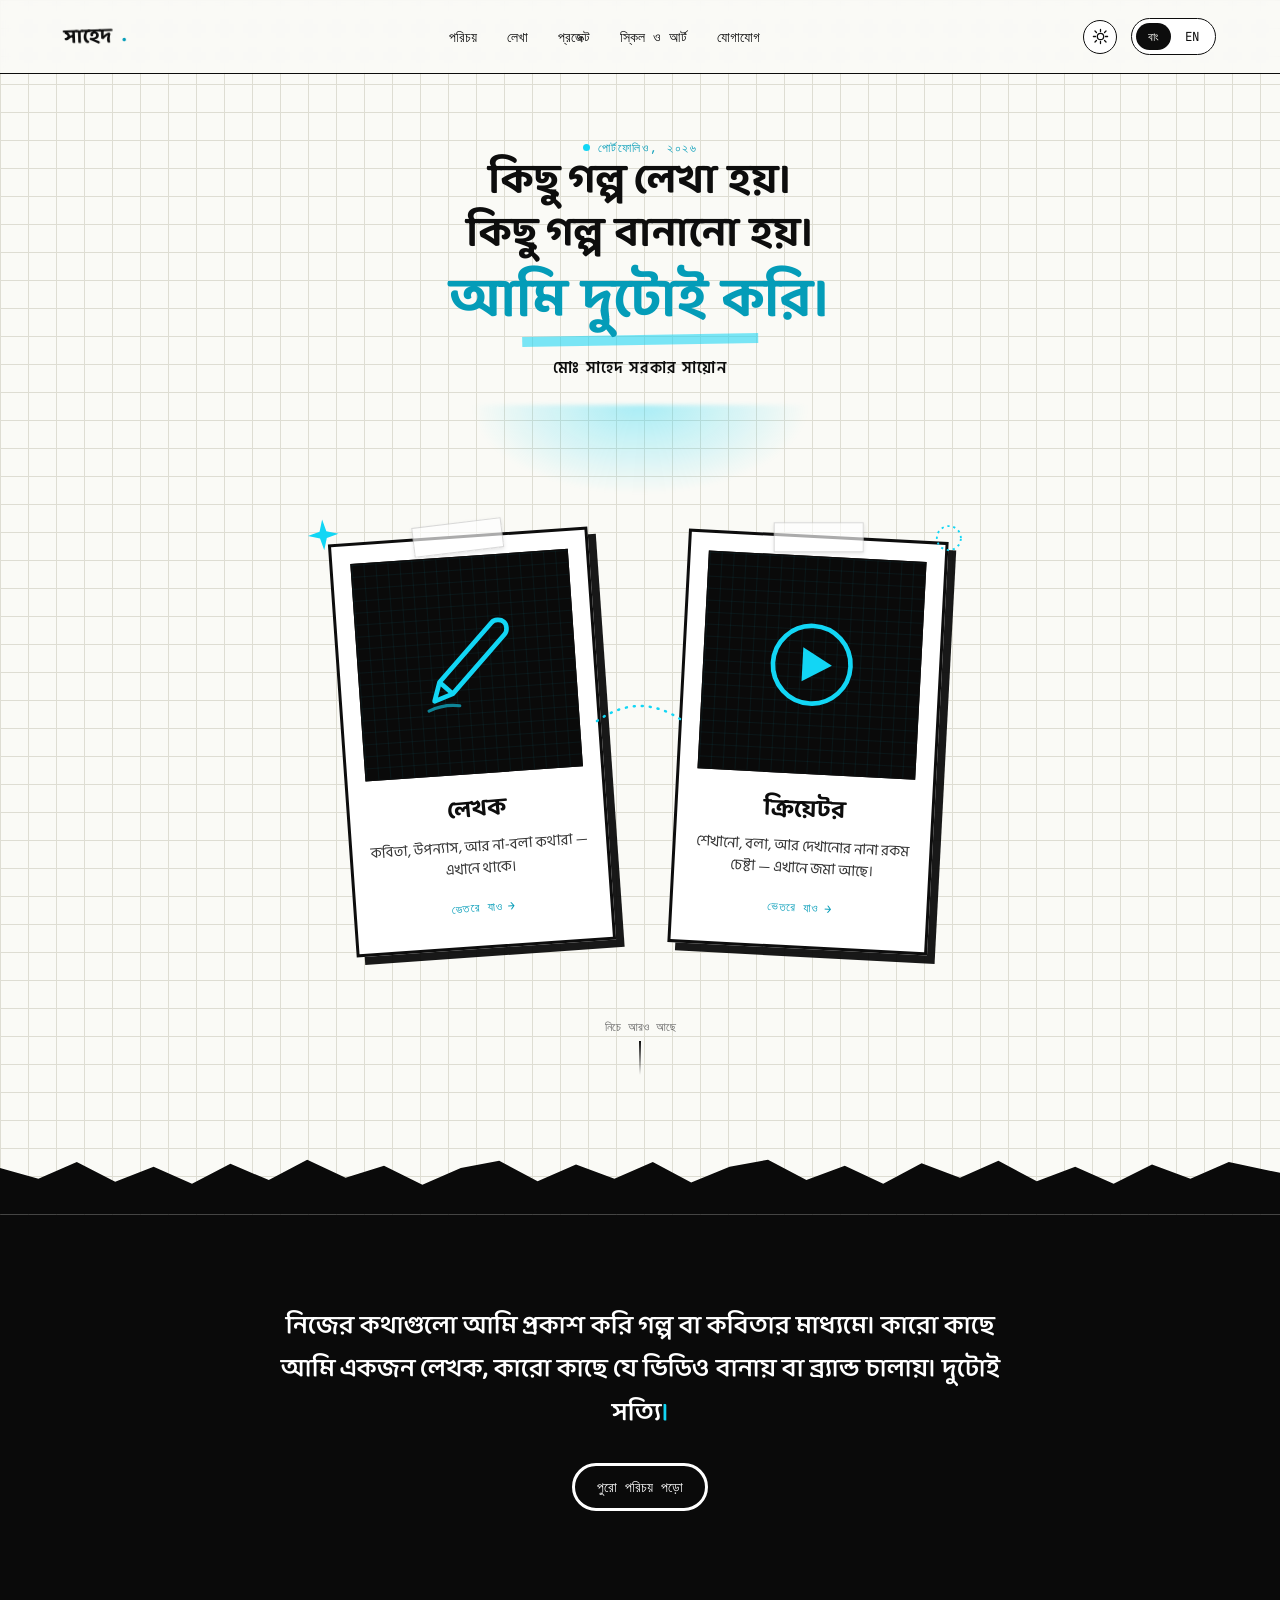
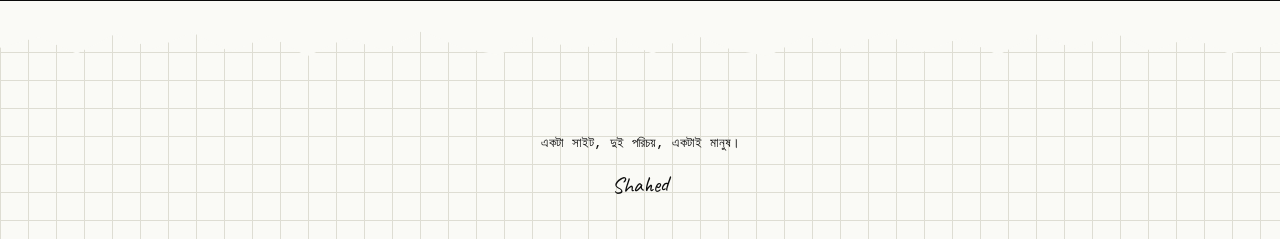
==== index.html @ 79b056cf "Add files via upload" ====
<!DOCTYPE html>
<html lang="bn">
<head>
<meta charset="UTF-8">
<meta name="viewport" content="width=device-width, initial-scale=1.0">
<title>মোঃ সাহেদ সরকার সায়োন — Portfolio</title>
<link rel="stylesheet" href="style.css">
<link rel="stylesheet" href="home.css">
</head>
<body class="grid-bg">

<nav class="site-nav">
  <a href="index.html" class="logo">সাহেদ<span>.</span></a>
  <div class="nav-links">
    <a href="about.html" data-bn>পরিচয়</a><a href="about.html" data-en>About</a>
    <a href="writing.html" data-bn>লেখা</a><a href="writing.html" data-en>Writing</a>
    <a href="projects.html" data-bn>প্রজেক্ট</a><a href="projects.html" data-en>Projects</a>
    <a href="skills.html" data-bn>স্কিল ও আর্ট</a><a href="skills.html" data-en>Skills &amp; Art</a>
    <a href="contact.html" data-bn>যোগাযোগ</a><a href="contact.html" data-en>Contact</a>
  </div>
  <div class="nav-right">
    <button class="theme-toggle" aria-label="Toggle theme">
      <svg class="icon-sun" viewBox="0 0 24 24" fill="none"><circle cx="12" cy="12" r="4.5" stroke="#0D0D0D" stroke-width="1.8"/><path d="M12 2v3M12 19v3M4.2 4.2l2.1 2.1M17.7 17.7l2.1 2.1M2 12h3M19 12h3M4.2 19.8l2.1-2.1M17.7 6.3l2.1-2.1" stroke="#0D0D0D" stroke-width="1.8" stroke-linecap="round"/></svg>
      <svg class="icon-moon" viewBox="0 0 24 24" fill="none"><path d="M20 14.5A8.5 8.5 0 1 1 9.5 4a7 7 0 0 0 10.5 10.5z" stroke="#F4F3EE" stroke-width="1.8" stroke-linejoin="round"/></svg>
    </button>
    <div class="lang-toggle">
      <button data-lang="bn" class="active">বাং</button>
      <button data-lang="en">EN</button>
    </div>
  </div>
</nav>

<header class="hero">
  <span class="eyebrow" data-bn>পোর্টফোলিও, ২০২৬</span>
  <span class="eyebrow" data-en>PORTFOLIO, 2026</span>

  <h1 class="hero-headline">
    <span class="line1" data-bn>কিছু গল্প লেখা হয়।</span>
    <span class="line1" data-en>Some stories are written.</span>
    <span class="line2" data-bn>কিছু গল্প বানানো হয়।</span>
    <span class="line2" data-en>Some stories are made.</span>
    <span class="line3" data-bn>আমি দুটোই করি।</span>
    <span class="line3" data-en>I do both.</span>
  </h1>

  <p class="hero-name">
    <span class="bn" data-bn>মোঃ সাহেদ সরকার সায়োন</span>
    <span data-en>MD Shahed Sorker Shaion</span>
  </p>

  <div class="spotlight-wrap"><div class="spotlight"></div></div>

  <div class="identity-cards">
    <a href="writing.html" class="id-card tilt-left">
      <span class="tape"></span>
      <span class="doodle" style="top:-30px; left:-24px; width:34px;">
        <svg viewBox="0 0 40 40" fill="none"><path d="M20 2 L24 16 L38 20 L24 24 L20 38 L16 24 L2 20 L16 16 Z" fill="#12D6F5"/></svg>
      </span>
      <div class="photo-slot icon-only">
        <svg viewBox="0 0 64 64" fill="none" class="big-icon">
          <path d="M50 6 L14 42 L10 54 L22 50 L58 14 C60 12 60 8 58 6 C56 4 52 4 50 6 Z" stroke="#12D6F5" stroke-width="3" stroke-linejoin="round"/>
          <path d="M14 42 L22 50" stroke="#12D6F5" stroke-width="3"/>
          <path d="M6 60 Q 16 56 26 58" stroke="#12D6F5" stroke-width="2" stroke-linecap="round" opacity="0.6"/>
        </svg>
      </div>
      <h3 data-bn>লেখক</h3>
      <h3 data-en>Writer</h3>
      <p class="hook" data-bn>কবিতা, উপন্যাস, আর না-বলা কথারা — এখানে থাকে।</p>
      <p class="hook" data-en>Poetry, an unfinished novel, and the things left unsaid.</p>
      <span class="enter" data-bn>ভেতরে যাও <span class="arrow">→</span></span>
      <span class="enter" data-en>Step in <span class="arrow">→</span></span>
    </a>

    <span class="connector">
      <svg viewBox="0 0 90 40" fill="none">
        <path d="M2 20 Q 45 -10 88 20" stroke="#12D6F5" stroke-width="2.5" stroke-dasharray="1 7" stroke-linecap="round"/>
      </svg>
    </span>

    <a href="projects.html" class="id-card tilt-right">
      <span class="tape"></span>
      <span class="doodle" style="top:-22px; right:-18px; width:30px;">
        <svg viewBox="0 0 40 40" fill="none"><circle cx="20" cy="20" r="16" stroke="#12D6F5" stroke-width="2.5" fill="none" stroke-dasharray="3 5"/></svg>
      </span>
      <div class="photo-slot icon-only">
        <svg viewBox="0 0 64 64" fill="none" class="big-icon">
          <circle cx="32" cy="32" r="25" stroke="#12D6F5" stroke-width="3"/>
          <path d="M26 21 L45 32 L26 43 Z" fill="#12D6F5"/>
        </svg>
      </div>
      <h3 data-bn>ক্রিয়েটর</h3>
      <h3 data-en>Creator</h3>
      <p class="hook" data-bn>শেখানো, বলা, আর দেখানোর নানা রকম চেষ্টা — এখানে জমা আছে।</p>
      <p class="hook" data-en>Every attempt at teaching, telling, and showing — collected here.</p>
      <span class="enter" data-bn>ভেতরে যাও <span class="arrow">→</span></span>
      <span class="enter" data-en>Step in <span class="arrow">→</span></span>
    </a>
  </div>

  <div class="scroll-hint">
    <span data-bn>নিচে আরও আছে</span>
    <span data-en>more below</span>
    <span class="bar"></span>
  </div>
</header>

<div class="torn-edge to-dark"></div>

<section class="dark-bg about-strip">
  <p>
    <span data-bn>নিজের কথাগুলো আমি প্রকাশ করি গল্প বা কবিতার মাধ্যমে। কারো কাছে আমি একজন লেখক, কারো কাছে যে ভিডিও বানায় বা ব্র্যান্ড চালায়। দুটোই সত্যি<span class="sticker-star">।</span></span>
    <span data-en>I say what I need to say through stories and poems. To some, I'm a writer. To others, someone who makes videos and runs brands. Both are true<span class="sticker-star">.</span></span>
  </p>
  <a href="about.html" class="btn outline">
    <span data-bn>পুরো পরিচয় পড়ো</span><span data-en>Read the full story</span>
  </a>
</section>

<div class="torn-edge to-paper flip"></div>

<footer class="site-footer">
  <p data-bn>একটা সাইট, দুই পরিচয়, একটাই মানুষ।</p>
  <p data-en>One site, two identities, one person.</p>
  <span class="sign">Shahed</span>
</footer>

<script src="main.js"></script>
</body>
</html>
---- style.css ----
@import url('https://fonts.googleapis.com/css2?family=Baloo+Da+2:wght@500;600;700;800&family=Hind+Siliguri:wght@400;500;600;700&family=Caveat:wght@500;600;700&family=JetBrains+Mono:wght@400;500;600&display=swap');

:root {
  /* ===== Light theme (default) ===== */
  --paper: #FAFAF6;
  --paper-dim: #F1F0E9;
  --grid-line: #DEDDD3;
  --ink: #0D0D0D;
  --surface: #FFFFFF;
  --surface-black: #0A0A0A;
  --nav-bg: rgba(250, 250, 246, 0.88);
  --shadow-hard: rgba(0,0,0,0.9);
  --tape: rgba(255,255,255,0.65);
  --muted: #333333;
  --muted-2: #666666;
  --dashed: #cccccc;

  --cyan: #12D6F5;
  --cyan-deep: #049CB8;
  --cyan-ink: #003B45;
  --cyan-text: var(--cyan-deep);

  --font-display: 'Baloo Da 2', 'Hind Siliguri', sans-serif;
  --font-body: 'Hind Siliguri', sans-serif;
  --font-hand: 'Caveat', cursive;
  --font-mono: 'JetBrains Mono', monospace;

  --border-thick: 3px solid var(--ink);
  --border-thin: 1.5px solid var(--ink);

  color-scheme: light;
  transition: background-color 0.25s ease, color 0.25s ease;
}

html[data-theme="dark"] {
  /* ===== Dark theme — chalkboard sketchbook ===== */
  --paper: #16181C;
  --paper-dim: #1B1D22;
  --grid-line: rgba(255,255,255,0.07);
  --ink: #F4F3EE;
  --surface: #1F2226;
  --surface-black: #000000;
  --nav-bg: rgba(18, 20, 24, 0.88);
  --shadow-hard: rgba(18,214,245,0.3);
  --tape: rgba(255,255,255,0.1);
  --muted: #CFCFC9;
  --muted-2: #9C9C97;
  --dashed: #3C3F44;

  --cyan: #2FE3FF;
  --cyan-deep: #33CFEE;
  --cyan-ink: #B9F6FF;
  --cyan-text: var(--cyan);

  color-scheme: dark;
}

* { box-sizing: border-box; }

html { scroll-behavior: smooth; }

body {
  margin: 0;
  font-family: var(--font-body);
  color: var(--ink);
  background: var(--paper);
  overflow-x: hidden;
  transition: background-color 0.25s ease, color 0.25s ease;
}

img { max-width: 100%; display: block; }

a { color: inherit; text-decoration: none; }

.grid-bg {
  background-image:
    linear-gradient(var(--grid-line) 1px, transparent 1px),
    linear-gradient(90deg, var(--grid-line) 1px, transparent 1px);
  background-size: 28px 28px;
  background-color: var(--paper);
}

.dark-bg {
  background-color: var(--surface-black);
  color: #FFFFFF;
}
html[data-theme="dark"] .dark-bg {
  background-color: #000000;
}

/* ===== Utility ===== */
.eyebrow {
  font-family: var(--font-mono);
  font-size: 0.72rem;
  letter-spacing: 0.14em;
  text-transform: uppercase;
  color: var(--cyan-text);
  display: inline-flex;
  align-items: center;
  gap: 8px;
}
.dark-bg .eyebrow { color: var(--cyan); }

.eyebrow::before {
  content: '';
  width: 7px;
  height: 7px;
  background: var(--cyan);
  border-radius: 50%;
  display: inline-block;
}

/* ===== Torn paper divider ===== */
.torn-edge {
  position: relative;
  width: 100%;
  height: 60px;
  background: var(--paper);
  clip-path: polygon(
    0% 100%, 0% 22%, 3% 40%, 6% 12%, 9% 45%, 12% 20%, 15% 48%,
    18% 15%, 21% 42%, 24% 8%, 27% 38%, 30% 18%, 33% 50%, 36% 22%,
    39% 10%, 42% 44%, 45% 16%, 48% 40%, 51% 12%, 54% 46%, 57% 20%,
    60% 8%, 63% 42%, 66% 18%, 69% 48%, 72% 14%, 75% 38%, 78% 10%,
    81% 44%, 84% 20%, 87% 48%, 90% 16%, 93% 40%, 96% 12%, 100% 30%,
    100% 100%
  );
}
.torn-edge.flip { transform: scaleY(-1); }
.torn-edge.to-dark { background: var(--surface-black); }
html[data-theme="dark"] .torn-edge.to-dark { background: #000000; }
.torn-edge.to-paper { background: var(--paper); }

/* ===== Nav ===== */
.site-nav {
  position: fixed;
  top: 0; left: 0; right: 0;
  z-index: 100;
  display: flex;
  align-items: center;
  justify-content: space-between;
  padding: 18px 5%;
  background: var(--nav-bg);
  backdrop-filter: blur(6px);
  border-bottom: var(--border-thin);
}
.site-nav .logo {
  font-family: var(--font-display);
  font-weight: 700;
  font-size: 1.25rem;
  transform: rotate(-2deg);
  display: inline-flex;
  align-items: center;
  gap: 10px;
  color: var(--ink);
}
.site-nav .logo span { color: var(--cyan-text); }

.nav-right {
  display: flex;
  align-items: center;
  gap: 14px;
}

.nav-links {
  display: flex;
  gap: 26px;
  align-items: center;
  font-family: var(--font-mono);
  font-size: 0.85rem;
}
.nav-links a {
  position: relative;
  padding: 4px 2px;
}
.nav-links a:hover { color: var(--cyan-text); }
.nav-links a::after {
  content: '';
  position: absolute;
  left: 0; bottom: -3px;
  width: 0%; height: 2px;
  background: var(--cyan);
  transition: width 0.25s ease;
}
.nav-links a:hover::after { width: 100%; }

.lang-toggle {
  font-family: var(--font-mono);
  font-size: 0.78rem;
  border: var(--border-thin);
  border-radius: 20px;
  padding: 4px 4px;
  display: flex;
  gap: 2px;
  background: var(--surface);
}
.lang-toggle button {
  border: none;
  background: transparent;
  padding: 5px 12px;
  border-radius: 16px;
  cursor: pointer;
  font-family: var(--font-mono);
  font-size: 0.78rem;
  color: var(--ink);
}
.lang-toggle button.active {
  background: var(--ink);
  color: var(--paper);
}

/* ===== Theme toggle ===== */
.theme-toggle {
  width: 34px;
  height: 34px;
  border-radius: 50%;
  border: var(--border-thin);
  background: var(--surface);
  cursor: pointer;
  display: flex;
  align-items: center;
  justify-content: center;
  padding: 0;
  flex-shrink: 0;
}
.theme-toggle svg { width: 17px; height: 17px; }
.theme-toggle .icon-moon { display: none; }
html[data-theme="dark"] .theme-toggle .icon-sun { display: none; }
html[data-theme="dark"] .theme-toggle .icon-moon { display: block; }
.theme-toggle:hover { background: var(--cyan); }

/* ===== Doodle stickers ===== */
.doodle {
  position: absolute;
  pointer-events: none;
  z-index: 5;
}

/* ===== Buttons ===== */
.btn {
  display: inline-flex;
  align-items: center;
  gap: 8px;
  font-family: var(--font-mono);
  font-size: 0.85rem;
  padding: 12px 22px;
  border: var(--border-thick);
  border-radius: 40px;
  background: var(--ink);
  color: var(--paper);
  cursor: pointer;
  transition: transform 0.15s ease, background 0.15s ease;
}
.btn:hover {
  transform: translate(-2px, -2px);
  background: var(--cyan-deep);
  color: #FFFFFF;
}
.btn.outline {
  background: transparent;
  color: var(--ink);
}
.btn.outline:hover {
  background: var(--cyan);
  color: var(--surface-black);
}
.dark-bg .btn.outline {
  color: #FFFFFF;
  border-color: #FFFFFF;
}
.dark-bg .btn.outline:hover {
  background: var(--cyan);
  color: #000000;
  border-color: var(--cyan);
}

/* ===== Language visibility ===== */
[data-bn], [data-en] { }
html[lang="en"] [data-bn] { display: none !important; }
html[lang="bn"] [data-en] { display: none !important; }

/* ===== Footer ===== */
.site-footer {
  padding: 60px 5% 40px;
  text-align: center;
  font-family: var(--font-mono);
  font-size: 0.8rem;
}
.site-footer .sign {
  font-family: var(--font-hand);
  font-size: 1.4rem;
  margin-top: 6px;
  display: inline-block;
  transform: rotate(-2deg);
}
---- home.css ----
.hero {
  min-height: 100vh;
  padding: 140px 6% 80px;
  position: relative;
  display: flex;
  flex-direction: column;
  align-items: center;
  text-align: center;
}

.hero-name {
  font-family: var(--font-mono);
  font-size: 0.85rem;
  letter-spacing: 0.08em;
  margin-top: 18px;
  color: var(--ink);
}
.hero-name .bn { font-family: var(--font-body); font-weight: 600; font-size: 1rem; }

.hero-headline {
  font-family: var(--font-display);
  font-weight: 700;
  line-height: 1.28;
  max-width: 880px;
  margin: 0 auto;
  position: relative;
}
.hero-headline .line1, .hero-headline .line2 {
  display: block;
  font-size: clamp(1.6rem, 4.2vw, 2.6rem);
}
.hero-headline .line3 {
  display: block;
  font-size: clamp(2rem, 5.4vw, 3.4rem);
  color: var(--cyan-text);
  position: relative;
  margin-top: 6px;
}
.hero-headline .line3::after {
  content: '';
  position: absolute;
  left: 50%;
  bottom: -8px;
  transform: translateX(-50%) rotate(-1deg);
  width: 62%;
  height: 10px;
  background: var(--cyan);
  opacity: 0.55;
  z-index: -1;
}

.hero-en {
  font-family: var(--font-hand);
  font-size: 1.4rem;
  color: var(--cyan-text);
  margin-top: 10px;
}

.spotlight-wrap {
  position: relative;
  width: 100%;
  max-width: 640px;
  margin: 10px auto 0;
  height: 90px;
}
.spotlight {
  position: absolute;
  top: 0; left: 50%;
  transform: translateX(-50%);
  width: 340px;
  height: 90px;
  background: radial-gradient(ellipse at 50% 0%, rgba(18,214,245,0.35), transparent 70%);
  filter: blur(2px);
}

/* ===== Entry Cards ===== */
.identity-cards {
  display: flex;
  gap: clamp(24px, 6vw, 90px);
  margin-top: 40px;
  flex-wrap: wrap;
  justify-content: center;
  position: relative;
  z-index: 2;
}

.id-card {
  width: 260px;
  background: var(--surface);
  border: var(--border-thick);
  padding: 18px 18px 26px;
  box-shadow: 8px 8px 0 var(--shadow-hard);
  position: relative;
  cursor: pointer;
  transition: transform 0.25s ease, box-shadow 0.25s ease;
  text-decoration: none;
  display: block;
}
.id-card.tilt-left { transform: rotate(-4deg); }
.id-card.tilt-right { transform: rotate(3deg); }
.id-card:hover {
  transform: rotate(0deg) translateY(-8px);
  box-shadow: 12px 14px 0 rgba(18,214,245,0.9);
}

.id-card .tape {
  position: absolute;
  top: -16px;
  left: 50%;
  transform: translateX(-50%) rotate(-3deg);
  width: 90px;
  height: 30px;
  background: var(--tape);
  border: 1px solid rgba(0,0,0,0.15);
  box-shadow: 0 2px 4px rgba(0,0,0,0.1);
}

.id-card .photo-slot {
  width: 100%;
  aspect-ratio: 1 / 1;
  background: var(--surface-black);
  border: var(--border-thin);
  margin-bottom: 16px;
  display: flex;
  align-items: center;
  justify-content: center;
  overflow: hidden;
  position: relative;
}
.id-card .photo-slot.icon-only {
  background: var(--surface-black);
  background-image:
    linear-gradient(rgba(18,214,245,0.06) 1px, transparent 1px),
    linear-gradient(90deg, rgba(18,214,245,0.06) 1px, transparent 1px);
  background-size: 12px 12px;
}
.id-card .photo-slot .big-icon {
  width: 46%;
  height: 46%;
  transition: transform 0.25s ease;
}
.id-card:hover .photo-slot .big-icon { transform: scale(1.1) rotate(-4deg); }

.id-card h3 {
  font-family: var(--font-display);
  font-size: 1.5rem;
  margin: 0 0 6px;
  transform: rotate(-1deg);
}
.id-card .hook {
  font-size: 0.92rem;
  line-height: 1.5;
  margin: 0 0 14px;
  color: var(--muted);
}
.id-card .enter {
  font-family: var(--font-mono);
  font-size: 0.75rem;
  letter-spacing: 0.05em;
  display: inline-flex;
  align-items: center;
  gap: 6px;
  color: var(--cyan-text);
}
.id-card .enter .arrow { transition: transform 0.2s ease; }
.id-card:hover .enter .arrow { transform: translateX(5px); }

/* connecting scribble between cards (desktop only) */
.connector {
  display: none;
  position: absolute;
  top: 46%;
  left: 50%;
  transform: translate(-50%, -50%);
  width: 90px;
  z-index: 1;
}
@media (min-width: 760px) {
  .connector { display: block; }
}

.scroll-hint {
  margin-top: 70px;
  font-family: var(--font-mono);
  font-size: 0.75rem;
  color: var(--muted-2);
  display: flex;
  flex-direction: column;
  align-items: center;
  gap: 6px;
}
.scroll-hint .bar {
  width: 1.5px; height: 34px;
  background: linear-gradient(var(--ink), transparent);
  animation: scrollpulse 1.8s ease-in-out infinite;
}
@keyframes scrollpulse {
  0%, 100% { opacity: 0.2; }
  50% { opacity: 1; }
}

/* ===== About-teaser strip on dark bg ===== */
.about-strip {
  padding: 90px 6%;
  text-align: center;
}
.about-strip p {
  font-family: var(--font-display);
  font-weight: 600;
  font-size: clamp(1.1rem, 2.6vw, 1.6rem);
  max-width: 720px;
  margin: 0 auto 28px;
  line-height: 1.7;
}
.about-strip .sticker-star { color: var(--cyan); }

@media (max-width: 600px) {
  .hero { padding-top: 110px; }
  .id-card { width: 88vw; max-width: 300px; }
}
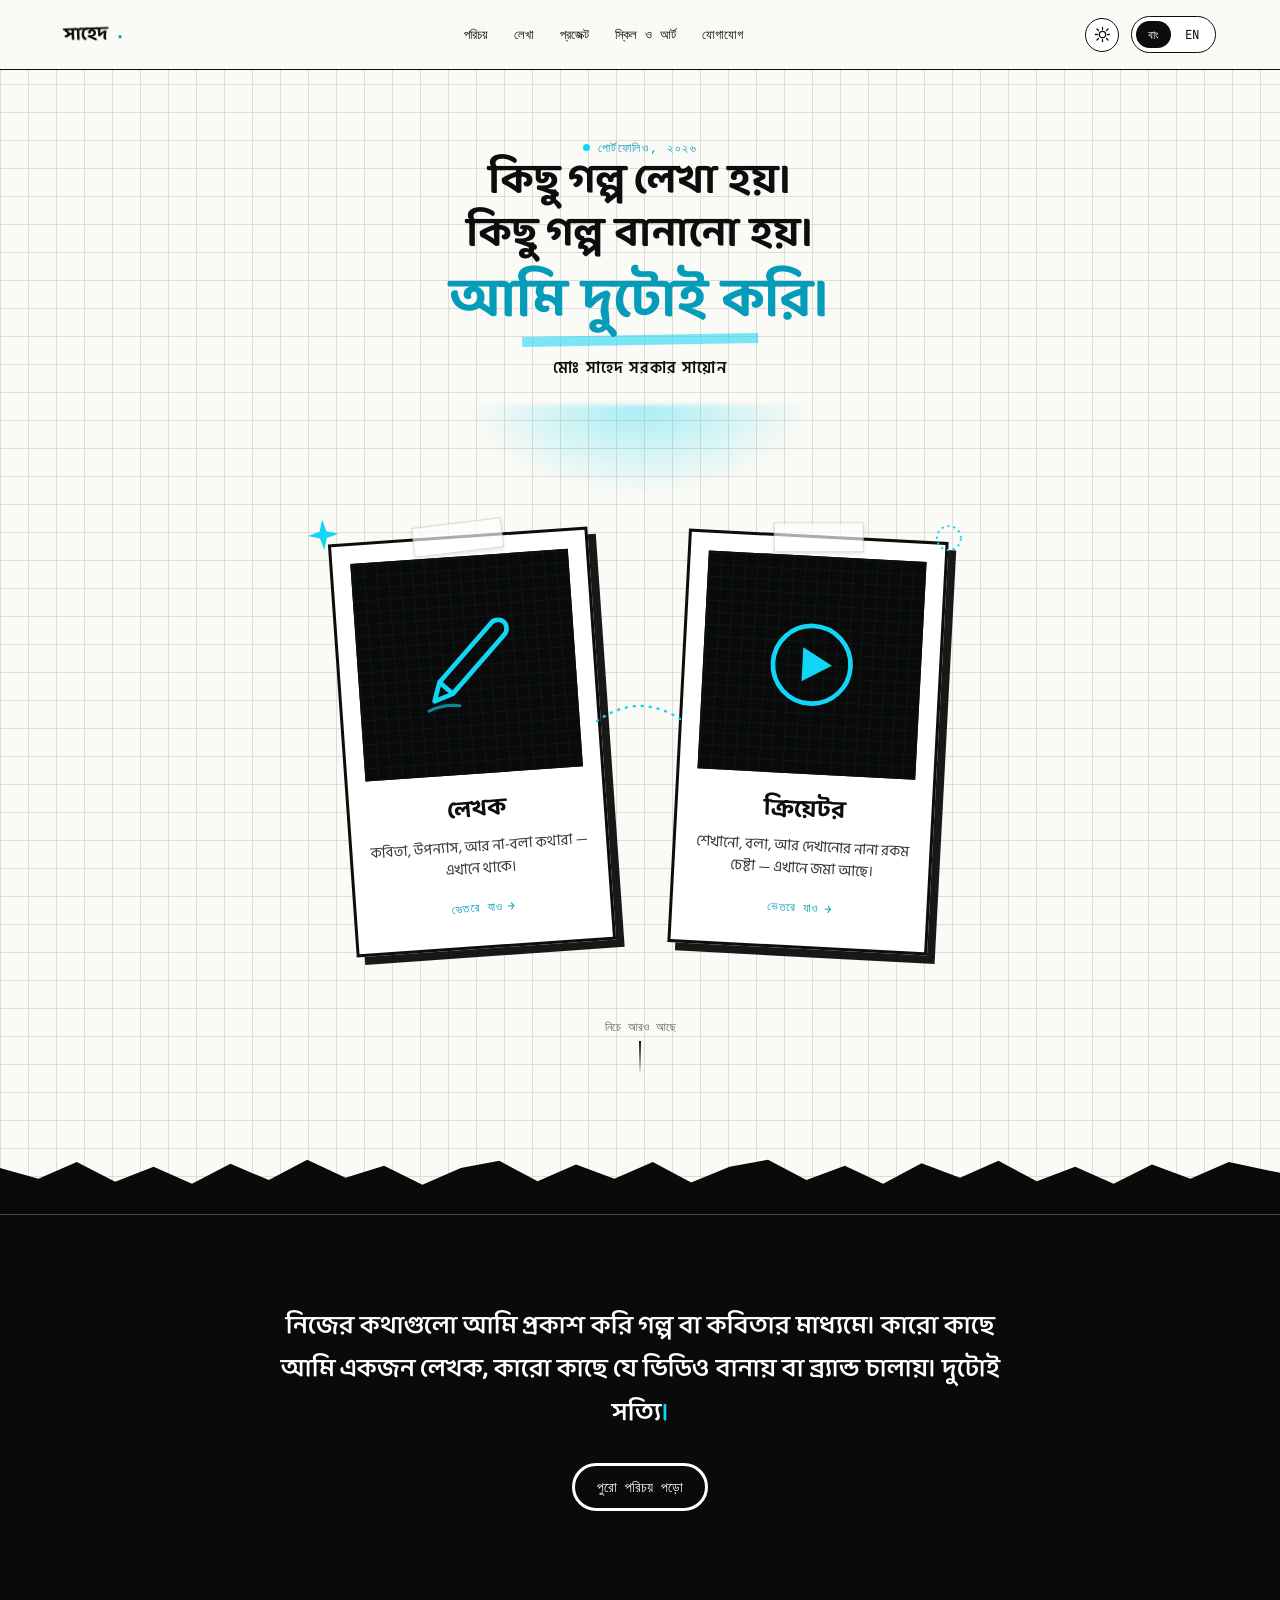
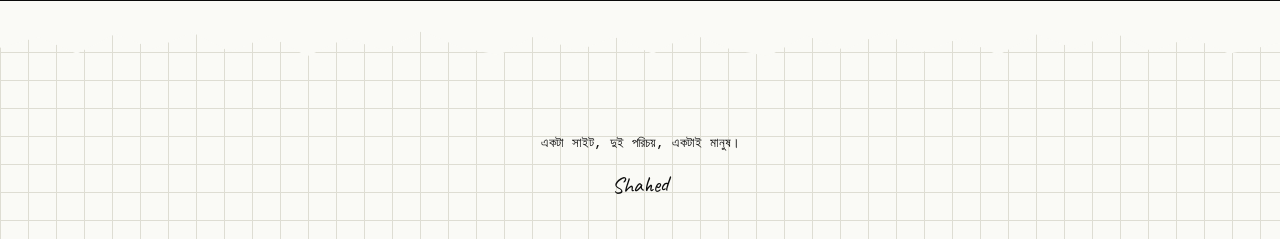
==== commit 227a5117: "Add files via upload" ====
--- a/index.html
+++ b/index.html
@@ -3,7 +3,18 @@
 <head>
 <meta charset="UTF-8">
 <meta name="viewport" content="width=device-width, initial-scale=1.0">
-<title>মোঃ সাহেদ সরকার সায়োন — Portfolio</title>
+<title>মোঃ সাহেদ সরকার সায়োন — লেখক ও ক্রিয়েটর | Portfolio</title>
+<meta name="description" content="লেখক ও কন্টেন্ট ক্রিয়েটর মোঃ সাহেদ সরকার সায়োনের পোর্টফোলিও — কবিতা, অভ্র-নিপা উপন্যাস, AIMERS ও Boi.Flash ব্র্যান্ড, এবং ডিজিটাল আর্ট।">
+<link rel="canonical" href="https://shahedsorkershaion.vercel.app/">
+<link rel="icon" href="data:image/svg+xml,%3Csvg xmlns=%27http://www.w3.org/2000/svg%27 viewBox=%270 0 100 100%27%3E%3Crect width=%27100%27 height=%27100%27 fill=%27%230D0D0D%27/%3E%3Ctext x=%2750%27 y=%2768%27 font-size=%2760%27 fill=%27%2312D6F5%27 text-anchor=%27middle%27 font-family=%27sans-serif%27 font-weight=%27bold%27%3ES%3C/text%3E%3C/svg%3E">
+<meta property="og:type" content="website">
+<meta property="og:title" content="মোঃ সাহেদ সরকার সায়োন — লেখক ও ক্রিয়েটর | Portfolio">
+<meta property="og:description" content="লেখক ও কন্টেন্ট ক্রিয়েটর মোঃ সাহেদ সরকার সায়োনের পোর্টফোলিও — কবিতা, অভ্র-নিপা উপন্যাস, AIMERS ও Boi.Flash ব্র্যান্ড, এবং ডিজিটাল আর্ট।">
+<meta property="og:url" content="https://shahedsorkershaion.vercel.app/">
+<meta property="og:locale" content="bn_BD">
+<meta name="twitter:card" content="summary">
+<meta name="twitter:title" content="মোঃ সাহেদ সরকার সায়োন — লেখক ও ক্রিয়েটর | Portfolio">
+<meta name="twitter:description" content="লেখক ও কন্টেন্ট ক্রিয়েটর মোঃ সাহেদ সরকার সায়োনের পোর্টফোলিও — কবিতা, অভ্র-নিপা উপন্যাস, AIMERS ও Boi.Flash ব্র্যান্ড, এবং ডিজিটাল আর্ট।">
 <link rel="stylesheet" href="style.css">
 <link rel="stylesheet" href="home.css">
 </head>
@@ -19,6 +30,7 @@
     <a href="contact.html" data-bn>যোগাযোগ</a><a href="contact.html" data-en>Contact</a>
   </div>
   <div class="nav-right">
+    <button class="menu-toggle" aria-label="Menu"><span></span><span></span><span></span></button>
     <button class="theme-toggle" aria-label="Toggle theme">
       <svg class="icon-sun" viewBox="0 0 24 24" fill="none"><circle cx="12" cy="12" r="4.5" stroke="#0D0D0D" stroke-width="1.8"/><path d="M12 2v3M12 19v3M4.2 4.2l2.1 2.1M17.7 17.7l2.1 2.1M2 12h3M19 12h3M4.2 19.8l2.1-2.1M17.7 6.3l2.1-2.1" stroke="#0D0D0D" stroke-width="1.8" stroke-linecap="round"/></svg>
       <svg class="icon-moon" viewBox="0 0 24 24" fill="none"><path d="M20 14.5A8.5 8.5 0 1 1 9.5 4a7 7 0 0 0 10.5 10.5z" stroke="#F4F3EE" stroke-width="1.8" stroke-linejoin="round"/></svg>
--- a/style.css
+++ b/style.css
@@ -36,7 +36,7 @@
   /* ===== Dark theme — chalkboard sketchbook ===== */
   --paper: #16181C;
   --paper-dim: #1B1D22;
-  --grid-line: rgba(255,255,255,0.07);
+  --grid-line: rgba(255,255,255,0.035);
   --ink: #F4F3EE;
   --surface: #1F2226;
   --surface-black: #000000;
@@ -138,15 +138,16 @@
   display: flex;
   align-items: center;
   justify-content: space-between;
-  padding: 18px 5%;
+  padding: 16px 5%;
   background: var(--nav-bg);
   backdrop-filter: blur(6px);
   border-bottom: var(--border-thin);
+  flex-wrap: wrap;
 }
 .site-nav .logo {
   font-family: var(--font-display);
   font-weight: 700;
-  font-size: 1.25rem;
+  font-size: 1.15rem;
   transform: rotate(-2deg);
   display: inline-flex;
   align-items: center;
@@ -158,15 +159,41 @@
 .nav-right {
   display: flex;
   align-items: center;
-  gap: 14px;
-}
+  gap: 12px;
+}
+
+.menu-toggle {
+  display: none;
+  width: 36px;
+  height: 36px;
+  border: var(--border-thin);
+  border-radius: 8px;
+  background: var(--surface);
+  cursor: pointer;
+  align-items: center;
+  justify-content: center;
+  flex-direction: column;
+  gap: 4px;
+  flex-shrink: 0;
+}
+.menu-toggle span {
+  width: 16px;
+  height: 2px;
+  background: var(--ink);
+  display: block;
+  transition: transform 0.2s ease, opacity 0.2s ease;
+}
+.site-nav.menu-open .menu-toggle span:nth-child(1) { transform: translateY(6px) rotate(45deg); }
+.site-nav.menu-open .menu-toggle span:nth-child(2) { opacity: 0; }
+.site-nav.menu-open .menu-toggle span:nth-child(3) { transform: translateY(-6px) rotate(-45deg); }
 
 .nav-links {
   display: flex;
-  gap: 26px;
-  align-items: center;
-  font-family: var(--font-mono);
-  font-size: 0.85rem;
+  gap: 22px;
+  align-items: center;
+  font-family: var(--font-mono);
+  font-size: 0.82rem;
+  flex-wrap: wrap;
 }
 .nav-links a {
   position: relative;
@@ -183,6 +210,25 @@
 }
 .nav-links a:hover::after { width: 100%; }
 
+@media (max-width: 780px) {
+  .site-nav { padding: 14px 5%; }
+  .menu-toggle { display: flex; }
+  .nav-links {
+    display: none;
+    width: 100%;
+    order: 4;
+    flex-direction: column;
+    align-items: flex-start;
+    gap: 4px;
+    padding-top: 14px;
+    margin-top: 12px;
+    border-top: 1.5px dashed var(--dashed);
+    font-size: 0.95rem;
+  }
+  .site-nav.menu-open .nav-links { display: flex; }
+  .nav-links a { padding: 8px 2px; width: 100%; }
+}
+
 .lang-toggle {
   font-family: var(--font-mono);
   font-size: 0.78rem;
--- a/home.css
+++ b/home.css
@@ -99,7 +99,7 @@
 .id-card.tilt-left { transform: rotate(-4deg); }
 .id-card.tilt-right { transform: rotate(3deg); }
 .id-card:hover {
-  transform: rotate(0deg) translateY(-8px);
+  transform: rotate(0deg) translateY(-8px) scale(1.035);
   box-shadow: 12px 14px 0 rgba(18,214,245,0.9);
 }
 
@@ -215,6 +215,10 @@
 .about-strip .sticker-star { color: var(--cyan); }
 
 @media (max-width: 600px) {
-  .hero { padding-top: 110px; }
+  .hero { padding-top: 130px; padding-left: 5%; padding-right: 5%; }
   .id-card { width: 88vw; max-width: 300px; }
-}
+  .hero-headline .line1, .hero-headline .line2 { font-size: clamp(1.3rem, 5.6vw, 1.8rem); }
+  .hero-headline .line3 { font-size: clamp(1.7rem, 7vw, 2.3rem); }
+  .spotlight-wrap { height: 60px; }
+  .spotlight { width: 240px; height: 60px; }
+}
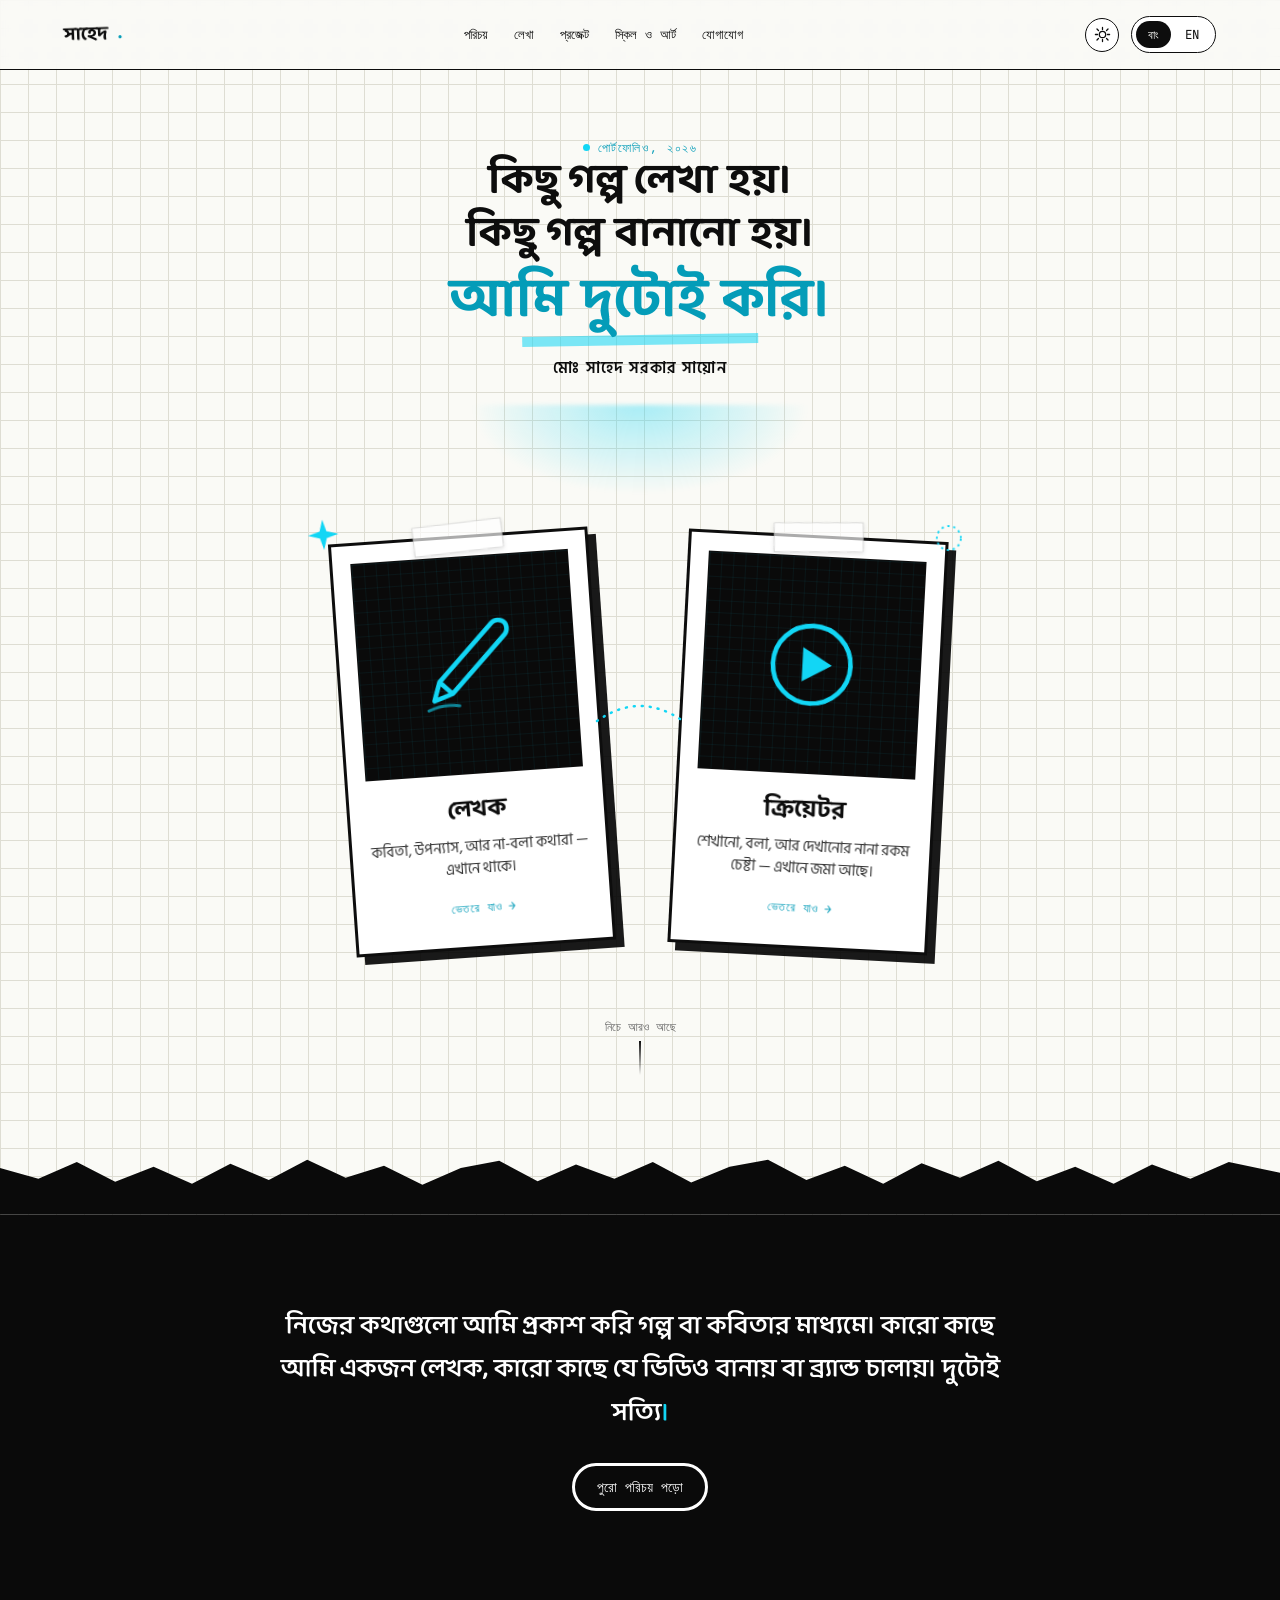
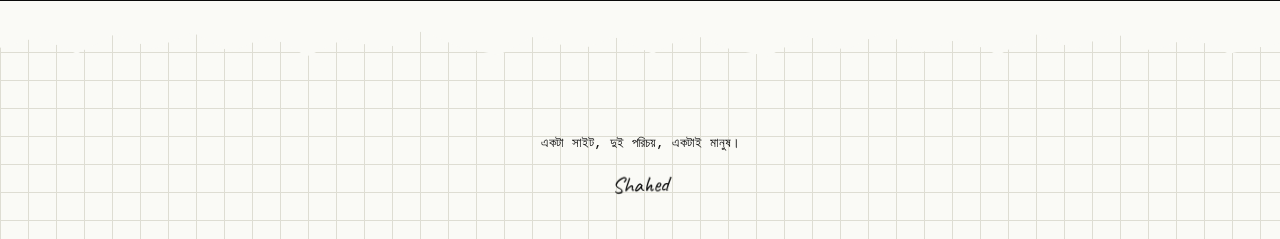
==== commit efccd4a5: "Add files via upload" ====
--- a/index.html
+++ b/index.html
@@ -19,6 +19,10 @@
 <link rel="stylesheet" href="home.css">
 </head>
 <body class="grid-bg">
+
+<div class="intro-overlay" id="introOverlay">
+  <span class="intro-mark">সাহেদ.</span>
+</div>
 
 <nav class="site-nav">
   <a href="index.html" class="logo">সাহেদ<span>.</span></a>
--- a/home.css
+++ b/home.css
@@ -222,3 +222,92 @@
   .spotlight-wrap { height: 60px; }
   .spotlight { width: 240px; height: 60px; }
 }
+
+/* ===== Intro entrance animation (home page only) ===== */
+.intro-overlay {
+  position: fixed;
+  inset: 0;
+  z-index: 999;
+  background: var(--surface-black);
+  display: flex;
+  align-items: center;
+  justify-content: center;
+  animation: introWipe 0.9s cubic-bezier(0.65, 0, 0.35, 1) 0.55s forwards;
+}
+.intro-overlay::after {
+  content: '';
+  position: absolute;
+  bottom: -1px; left: 0; right: 0;
+  height: 40px;
+  background: var(--paper);
+  clip-path: polygon(
+    0% 100%, 0% 40%, 4% 60%, 8% 30%, 12% 65%, 16% 35%, 20% 70%,
+    24% 25%, 28% 60%, 32% 35%, 36% 68%, 40% 30%, 44% 62%, 48% 38%,
+    52% 70%, 56% 32%, 60% 64%, 64% 28%, 68% 60%, 72% 35%, 76% 68%,
+    80% 30%, 84% 62%, 88% 36%, 92% 66%, 96% 32%, 100% 55%, 100% 100%
+  );
+}
+.intro-mark {
+  font-family: var(--font-hand);
+  font-size: 1.6rem;
+  color: var(--cyan);
+  opacity: 0;
+  animation: introMarkFade 0.5s ease 0.15s forwards, introMarkOut 0.3s ease 0.55s forwards;
+}
+@keyframes introMarkFade {
+  from { opacity: 0; transform: translateY(6px); }
+  to { opacity: 1; transform: translateY(0); }
+}
+@keyframes introMarkOut {
+  to { opacity: 0; }
+}
+@keyframes introWipe {
+  to { transform: translateY(-100%); }
+}
+
+.hero .eyebrow,
+.hero-headline .line1,
+.hero-headline .line2,
+.hero-headline .line3,
+.hero-name,
+.spotlight-wrap,
+.scroll-hint {
+  opacity: 0;
+  animation: heroRise 0.7s cubic-bezier(0.2, 0.8, 0.2, 1) forwards;
+}
+.hero .eyebrow       { animation-delay: 0.75s; }
+.hero-headline .line1 { animation-delay: 0.85s; }
+.hero-headline .line2 { animation-delay: 0.95s; }
+.hero-headline .line3 { animation-delay: 1.05s; }
+.hero-name            { animation-delay: 1.18s; }
+.spotlight-wrap        { animation-delay: 1.25s; }
+.scroll-hint            { animation-delay: 1.75s; }
+
+@keyframes heroRise {
+  from { opacity: 0; transform: translateY(22px); }
+  to   { opacity: 1; transform: translateY(0); }
+}
+
+.identity-cards .id-card.tilt-left {
+  animation: cardSettleLeft 0.6s cubic-bezier(0.3, 1.4, 0.5, 1) 1.4s both;
+}
+.identity-cards .id-card.tilt-right {
+  animation: cardSettleRight 0.6s cubic-bezier(0.3, 1.4, 0.5, 1) 1.55s both;
+}
+@keyframes cardSettleLeft {
+  0%   { opacity: 0; transform: rotate(-14deg) scale(0.85) translateY(16px); }
+  100% { opacity: 1; transform: rotate(-4deg) scale(1) translateY(0); }
+}
+@keyframes cardSettleRight {
+  0%   { opacity: 0; transform: rotate(14deg) scale(0.85) translateY(16px); }
+  100% { opacity: 1; transform: rotate(3deg) scale(1) translateY(0); }
+}
+
+@media (prefers-reduced-motion: reduce) {
+  .intro-overlay { display: none; }
+  .hero .eyebrow, .hero-headline .line1, .hero-headline .line2, .hero-headline .line3,
+  .hero-name, .spotlight-wrap, .identity-cards, .scroll-hint, .identity-cards .id-card {
+    animation: none !important;
+    opacity: 1 !important;
+  }
+}
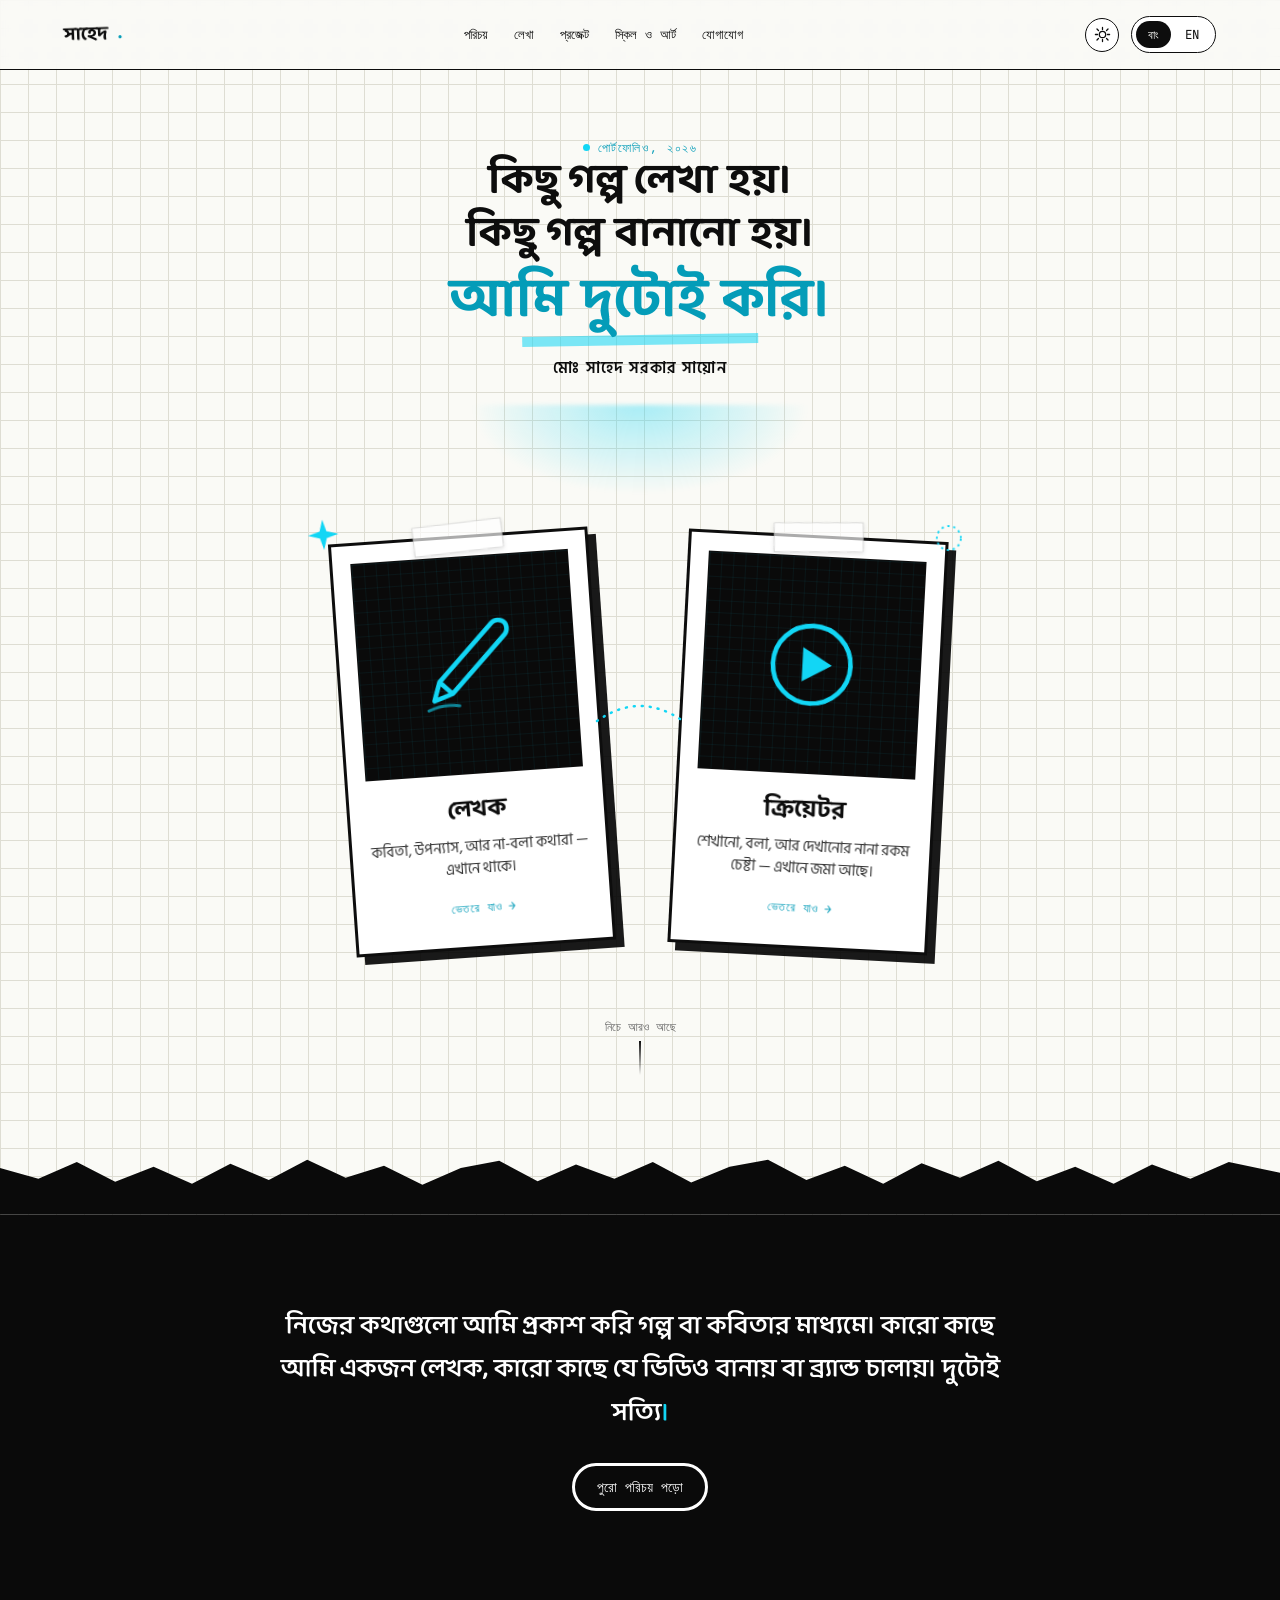
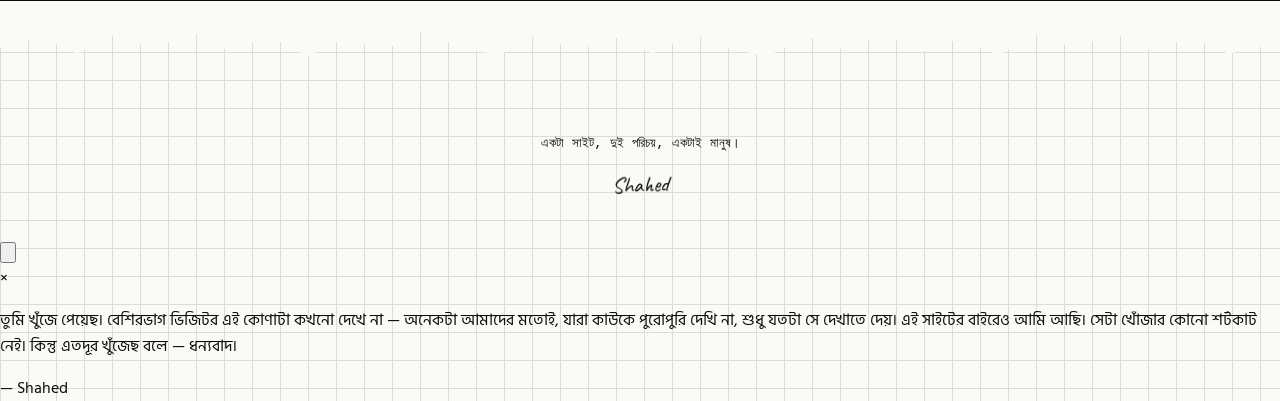
==== commit 3d3a76c9: "Update index.html" ====
--- a/index.html
+++ b/index.html
@@ -140,6 +140,53 @@
   <span class="sign">Shahed</span>
 </footer>
 
+
+<button class="egg-sticker" aria-label="hidden note">
+  <svg viewBox="0 0 64 52" fill="none">
+    <defs>
+      <linearGradient id="eggWhiteGrad" x1="0" y1="0" x2="1" y2="1">
+        <stop offset="0%" stop-color="#FFFFFF"/>
+        <stop offset="100%" stop-color="#EDEBE2"/>
+      </linearGradient>
+      <radialGradient id="yolkGrad" cx="38%" cy="35%" r="70%">
+        <stop offset="0%" stop-color="#7CF0FF"/>
+        <stop offset="55%" stop-color="#12D6F5"/>
+        <stop offset="100%" stop-color="#049CB8"/>
+      </radialGradient>
+      <filter id="eggShadow" x="-20%" y="-20%" width="140%" height="140%">
+        <feDropShadow dx="0" dy="1.5" stdDeviation="1" flood-color="#000000" flood-opacity="0.25"/>
+      </filter>
+    </defs>
+    <path filter="url(#eggShadow)" d="M8 30 C 2 22 4 11 15 8 C 21 6 23 12 29 11 C 36 10 40 6 48 9 C 59 13 61 25 54 33 C 48 41 38 41 30 40 C 20 39 10 37 8 30 Z"
+      fill="url(#eggWhiteGrad)" stroke="#2A2A26" stroke-width="1.1" stroke-linejoin="round"/>
+    <path d="M15 14 C 18 12 22 12 24 14" stroke="#FFFFFF" stroke-width="1.4" stroke-linecap="round" opacity="0.8"/>
+    <ellipse cx="37" cy="24" rx="12.5" ry="11" fill="url(#yolkGrad)" stroke="#025569" stroke-width="1.1"/>
+    <ellipse cx="32.5" cy="19.5" rx="3.4" ry="2.2" fill="#FFFFFF" opacity="0.55"/>
+  </svg>
+</button>
+
+<div class="egg-modal">
+  <div class="egg-note">
+    <span class="tape"></span>
+    <span class="egg-close">&times;</span>
+    <p data-bn>তুমি খুঁজে পেয়েছ।
+
+বেশিরভাগ ভিজিটর এই কোণাটা কখনো দেখে না — অনেকটা আমাদের মতোই, যারা কাউকে পুরোপুরি দেখি না, শুধু যতটা সে দেখাতে দেয়।
+
+এই সাইটের বাইরেও আমি আছি। সেটা খোঁজার কোনো শর্টকাট নেই।
+
+কিন্তু এতদূর খুঁজেছ বলে — ধন্যবাদ।</p>
+    <p data-en>You found it.
+
+Most visitors never see this corner — a little like how we never fully see anyone, only as much as they choose to show.
+
+There is more of me outside this site. There is no shortcut to finding it.
+
+But since you looked this far — thank you.</p>
+    <span class="egg-sign">— Shahed</span>
+  </div>
+</div>
+
 <script src="main.js"></script>
 </body>
 </html>
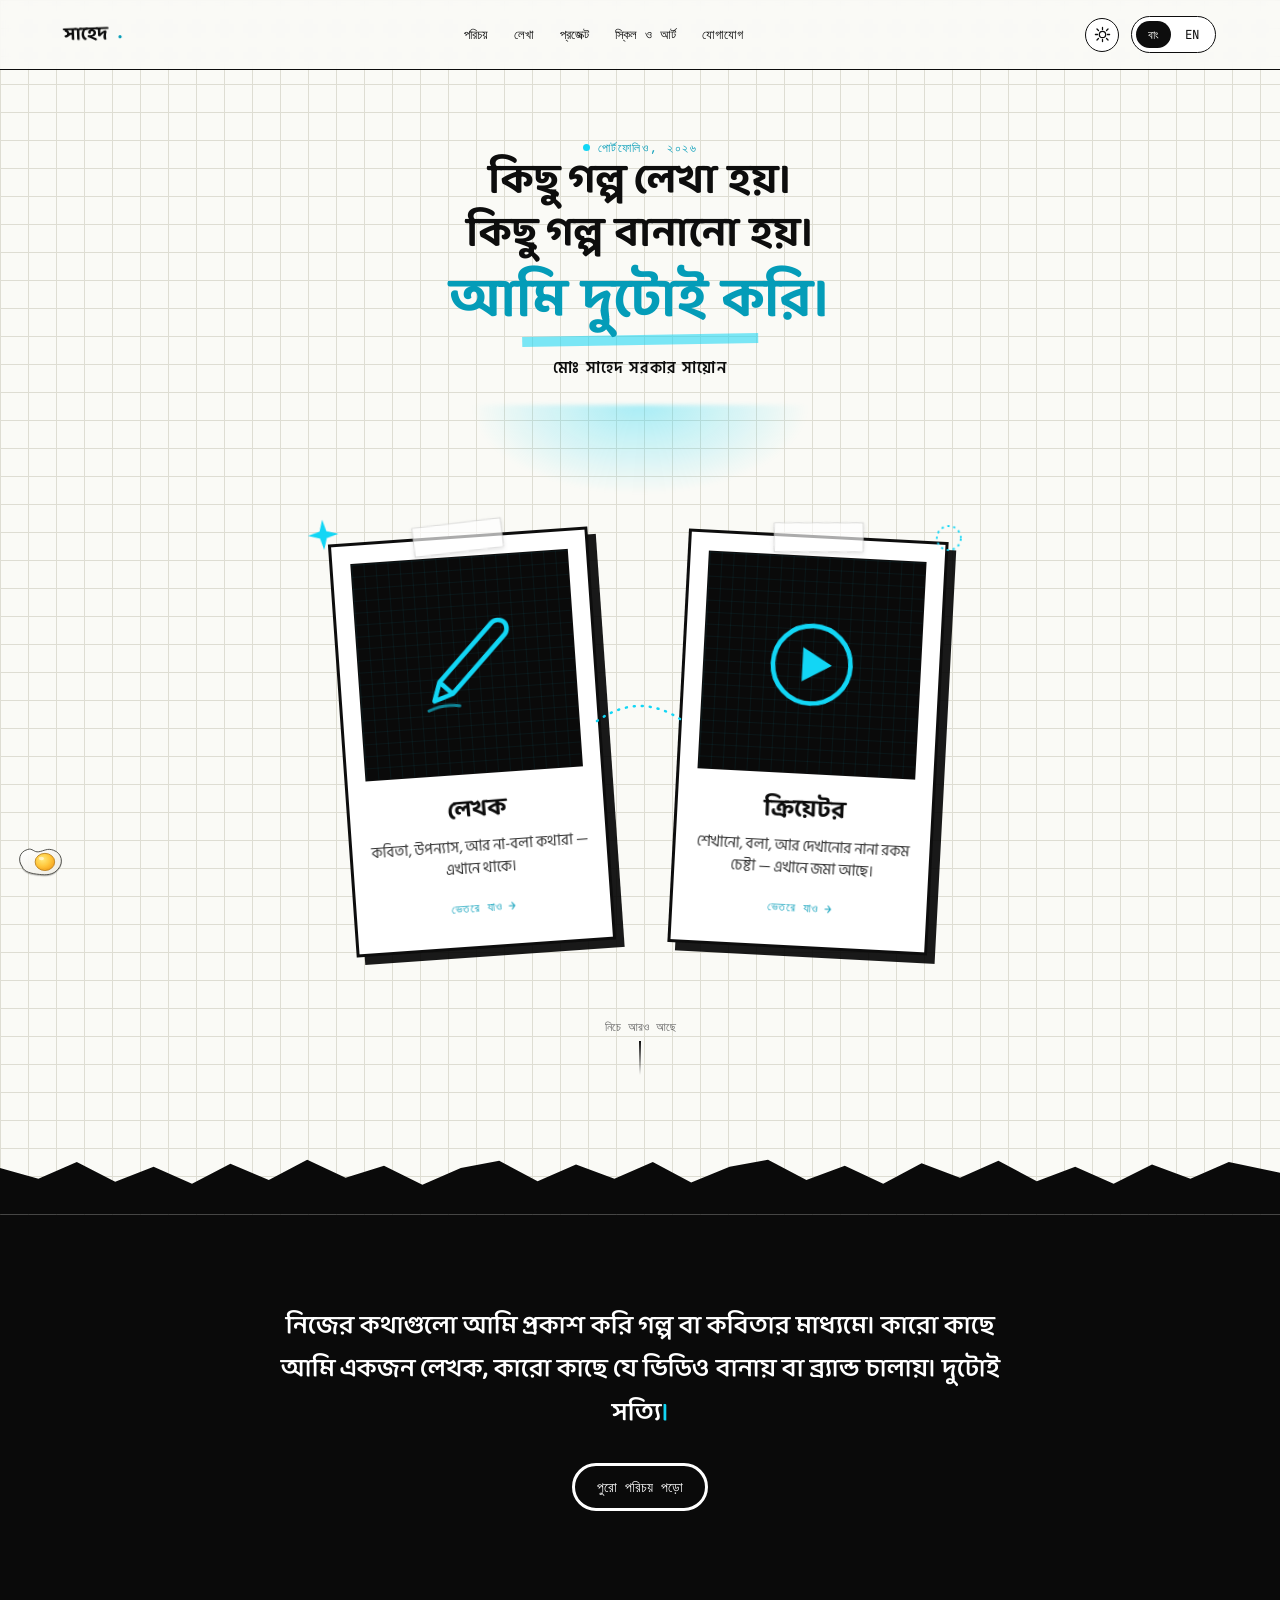
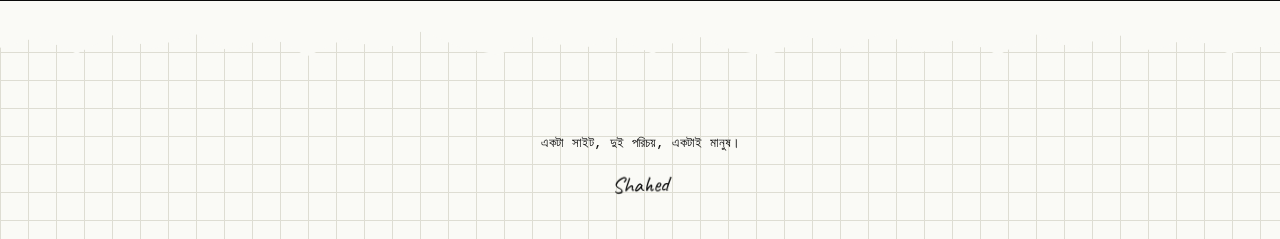
==== commit 5ad66e51: "Update index.html" ====
--- a/index.html
+++ b/index.html
@@ -149,9 +149,9 @@
         <stop offset="100%" stop-color="#EDEBE2"/>
       </linearGradient>
       <radialGradient id="yolkGrad" cx="38%" cy="35%" r="70%">
-        <stop offset="0%" stop-color="#7CF0FF"/>
-        <stop offset="55%" stop-color="#12D6F5"/>
-        <stop offset="100%" stop-color="#049CB8"/>
+        <stop offset="0%" stop-color="#FFE873"/>
+        <stop offset="55%" stop-color="#FFC42E"/>
+        <stop offset="100%" stop-color="#F59A0A"/>
       </radialGradient>
       <filter id="eggShadow" x="-20%" y="-20%" width="140%" height="140%">
         <feDropShadow dx="0" dy="1.5" stdDeviation="1" flood-color="#000000" flood-opacity="0.25"/>
@@ -160,7 +160,7 @@
     <path filter="url(#eggShadow)" d="M8 30 C 2 22 4 11 15 8 C 21 6 23 12 29 11 C 36 10 40 6 48 9 C 59 13 61 25 54 33 C 48 41 38 41 30 40 C 20 39 10 37 8 30 Z"
       fill="url(#eggWhiteGrad)" stroke="#2A2A26" stroke-width="1.1" stroke-linejoin="round"/>
     <path d="M15 14 C 18 12 22 12 24 14" stroke="#FFFFFF" stroke-width="1.4" stroke-linecap="round" opacity="0.8"/>
-    <ellipse cx="37" cy="24" rx="12.5" ry="11" fill="url(#yolkGrad)" stroke="#025569" stroke-width="1.1"/>
+    <ellipse cx="37" cy="24" rx="12.5" ry="11" fill="url(#yolkGrad)" stroke="#B5760A" stroke-width="1.1"/>
     <ellipse cx="32.5" cy="19.5" rx="3.4" ry="2.2" fill="#FFFFFF" opacity="0.55"/>
   </svg>
 </button>
--- a/style.css
+++ b/style.css
@@ -338,3 +338,76 @@
   display: inline-block;
   transform: rotate(-2deg);
 }
+
+/* ===== Easter egg sticker ===== */
+.egg-sticker {
+  position: fixed;
+  bottom: 16px;
+  left: 16px;
+  width: 50px;
+  height: 41px;
+  z-index: 60;
+  cursor: pointer;
+  opacity: 0.92;
+  transition: opacity 0.25s ease, transform 0.25s ease;
+  background: transparent;
+  border: none;
+  padding: 0;
+}
+.egg-sticker:hover {
+  opacity: 1;
+  transform: rotate(-6deg) scale(1.1);
+}
+.egg-sticker svg { width: 100%; height: 100%; }
+
+.egg-modal {
+  position: fixed;
+  inset: 0;
+  background: rgba(10,10,10,0.55);
+  display: none;
+  align-items: center;
+  justify-content: center;
+  z-index: 998;
+  padding: 24px;
+}
+.egg-modal.open { display: flex; }
+.egg-note {
+  background: var(--surface);
+  border: var(--border-thick);
+  max-width: 440px;
+  width: 100%;
+  padding: 30px 26px;
+  position: relative;
+  box-shadow: 8px 8px 0 var(--shadow-hard);
+  transform: rotate(-1deg);
+}
+.egg-note .tape {
+  position: absolute;
+  top: -16px; left: 50%;
+  transform: translateX(-50%) rotate(-3deg);
+  width: 84px; height: 28px;
+  background: var(--tape);
+  border: 1px solid rgba(0,0,0,0.15);
+}
+.egg-note p {
+  font-family: var(--font-body);
+  font-size: 1rem;
+  line-height: 1.9;
+  margin: 0 0 14px;
+  white-space: pre-line;
+}
+.egg-note .egg-sign {
+  font-family: var(--font-hand);
+  font-size: 1.3rem;
+  color: var(--cyan-text);
+  display: block;
+  text-align: right;
+}
+.egg-note .egg-close {
+  position: absolute;
+  top: 10px; right: 14px;
+  font-family: var(--font-mono);
+  font-size: 1.3rem;
+  cursor: pointer;
+  color: var(--muted-2);
+}
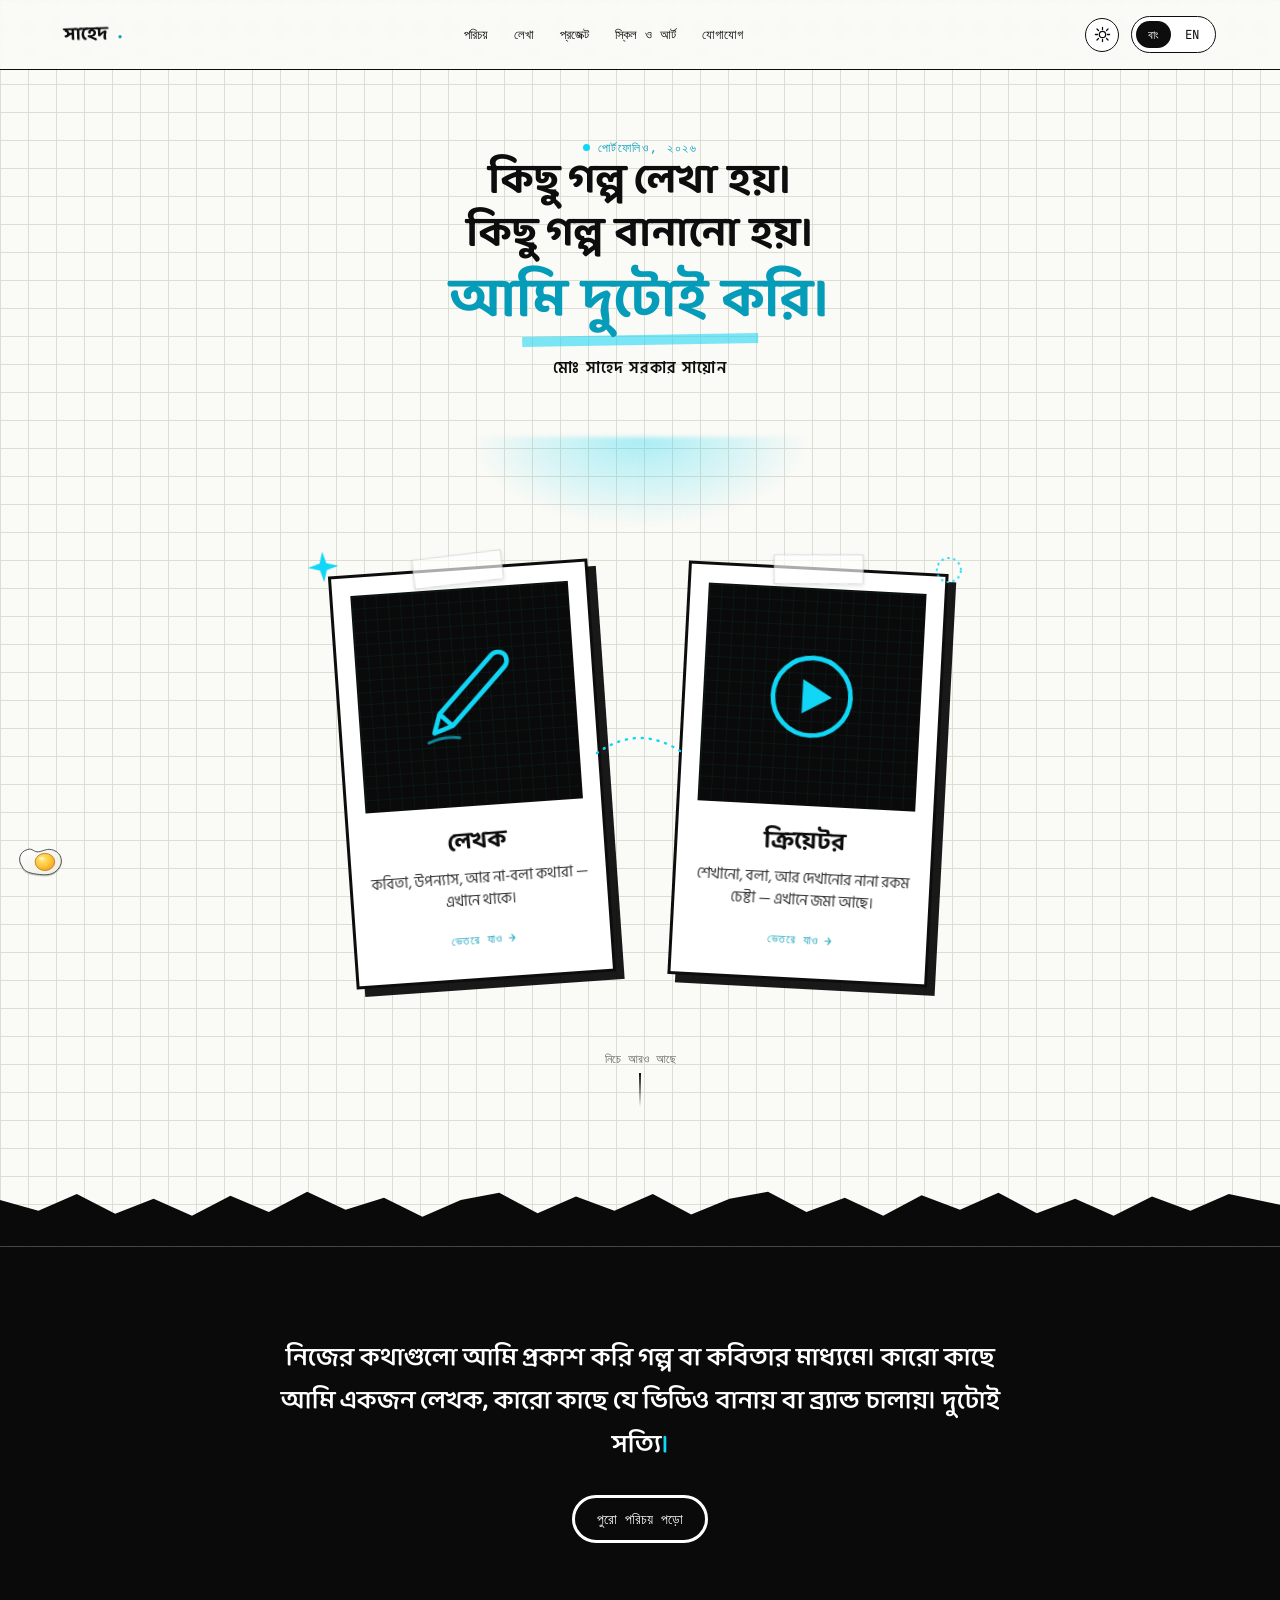
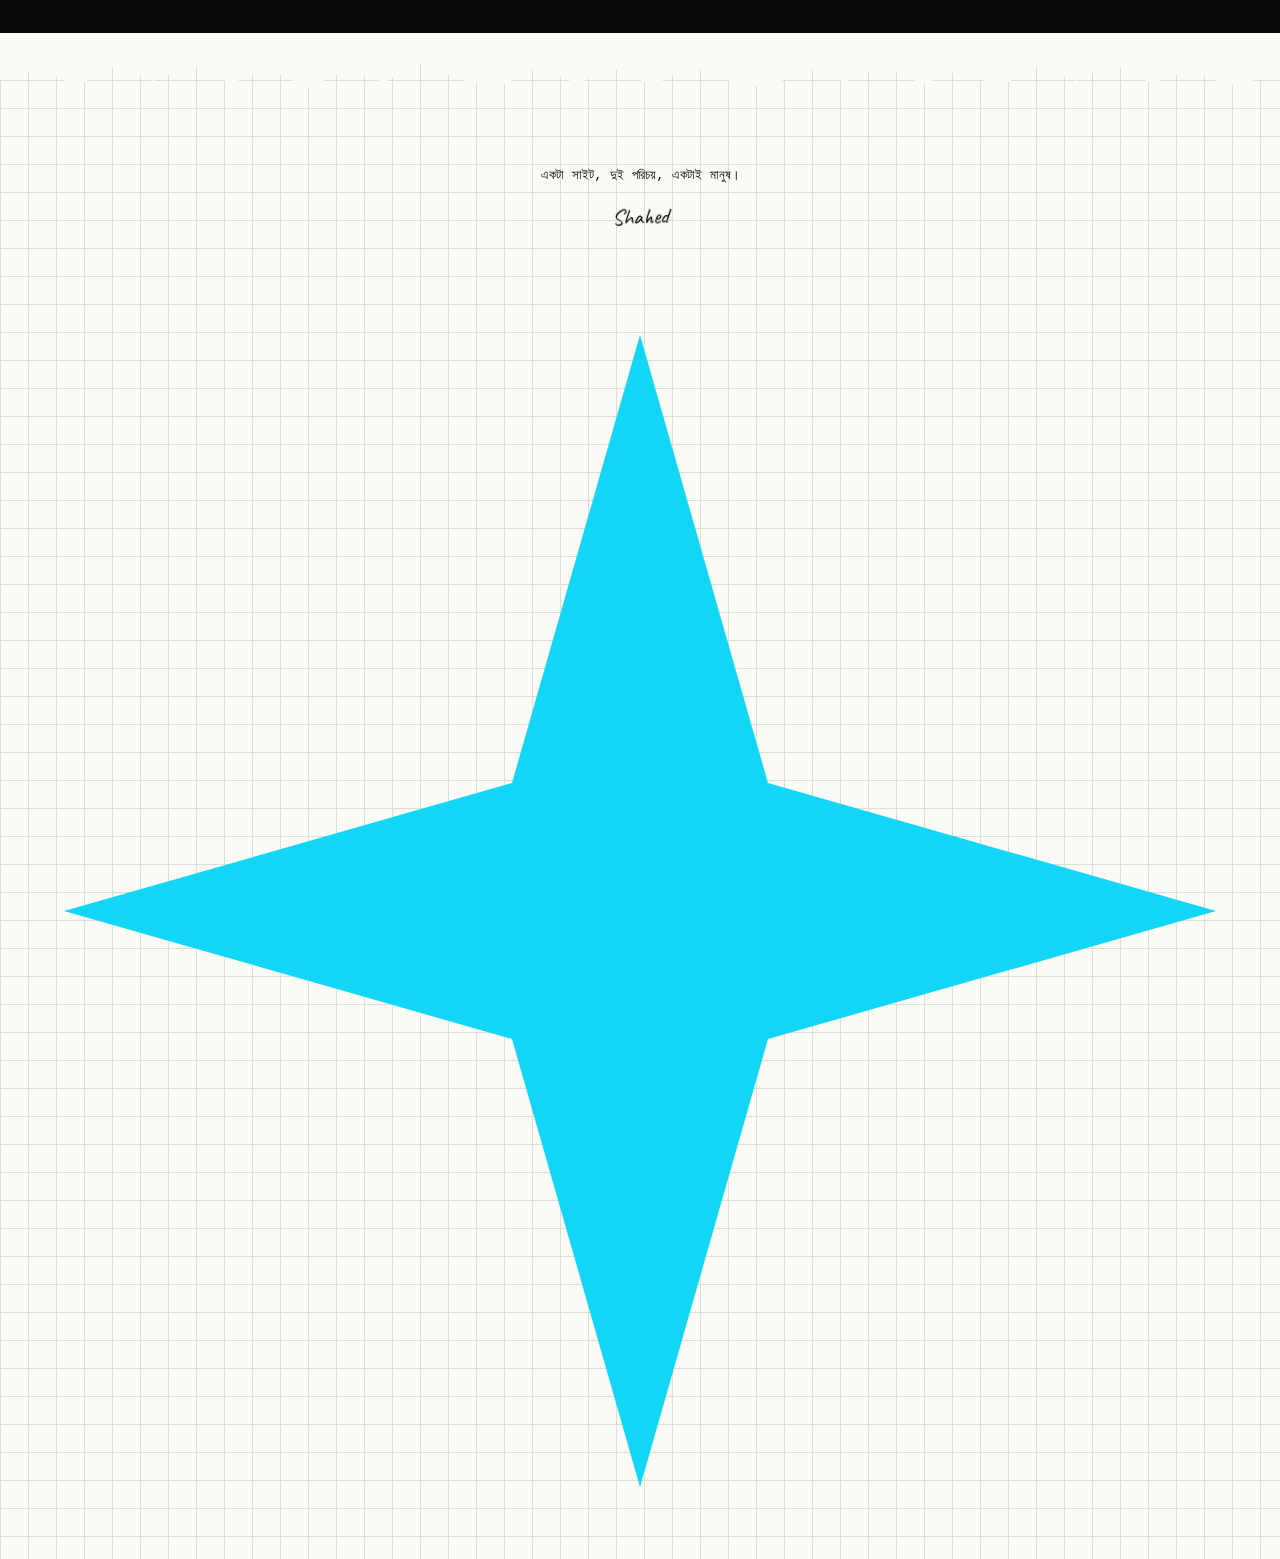
==== commit ae826dff: "Update index.html" ====
--- a/index.html
+++ b/index.html
@@ -50,12 +50,12 @@
   <span class="eyebrow" data-bn>পোর্টফোলিও, ২০২৬</span>
   <span class="eyebrow" data-en>PORTFOLIO, 2026</span>
 
-  <h1 class="hero-headline">
-    <span class="line1" data-bn>কিছু গল্প লেখা হয়।</span>
+  <h1 class="hero-headline" id="heroHeadline">
+    <span class="line1" data-bn id="tw-line1-bn">কিছু গল্প লেখা হয়।</span>
     <span class="line1" data-en>Some stories are written.</span>
-    <span class="line2" data-bn>কিছু গল্প বানানো হয়।</span>
+    <span class="line2" data-bn id="tw-line2-bn">কিছু গল্প বানানো হয়।</span>
     <span class="line2" data-en>Some stories are made.</span>
-    <span class="line3" data-bn>আমি দুটোই করি।</span>
+    <span class="line3" data-bn id="tw-line3-bn">আমি দুটোই করি।</span>
     <span class="line3" data-en>I do both.</span>
   </h1>
 
@@ -63,6 +63,8 @@
     <span class="bn" data-bn>মোঃ সাহেদ সরকার সায়োন</span>
     <span data-en>MD Shahed Sorker Shaion</span>
   </p>
+
+  <p class="random-line" id="randomLine"></p>
 
   <div class="spotlight-wrap"><div class="spotlight"></div></div>
 
@@ -141,6 +143,9 @@
 </footer>
 
 
+<div class="cursor-dot" id="cursorDot">
+  <svg viewBox="0 0 40 40" fill="none"><path d="M20 2 L24 16 L38 20 L24 24 L20 38 L16 24 L2 20 L16 16 Z" fill="#12D6F5"/></svg>
+</div>
 <button class="egg-sticker" aria-label="hidden note">
   <svg viewBox="0 0 64 52" fill="none">
     <defs>
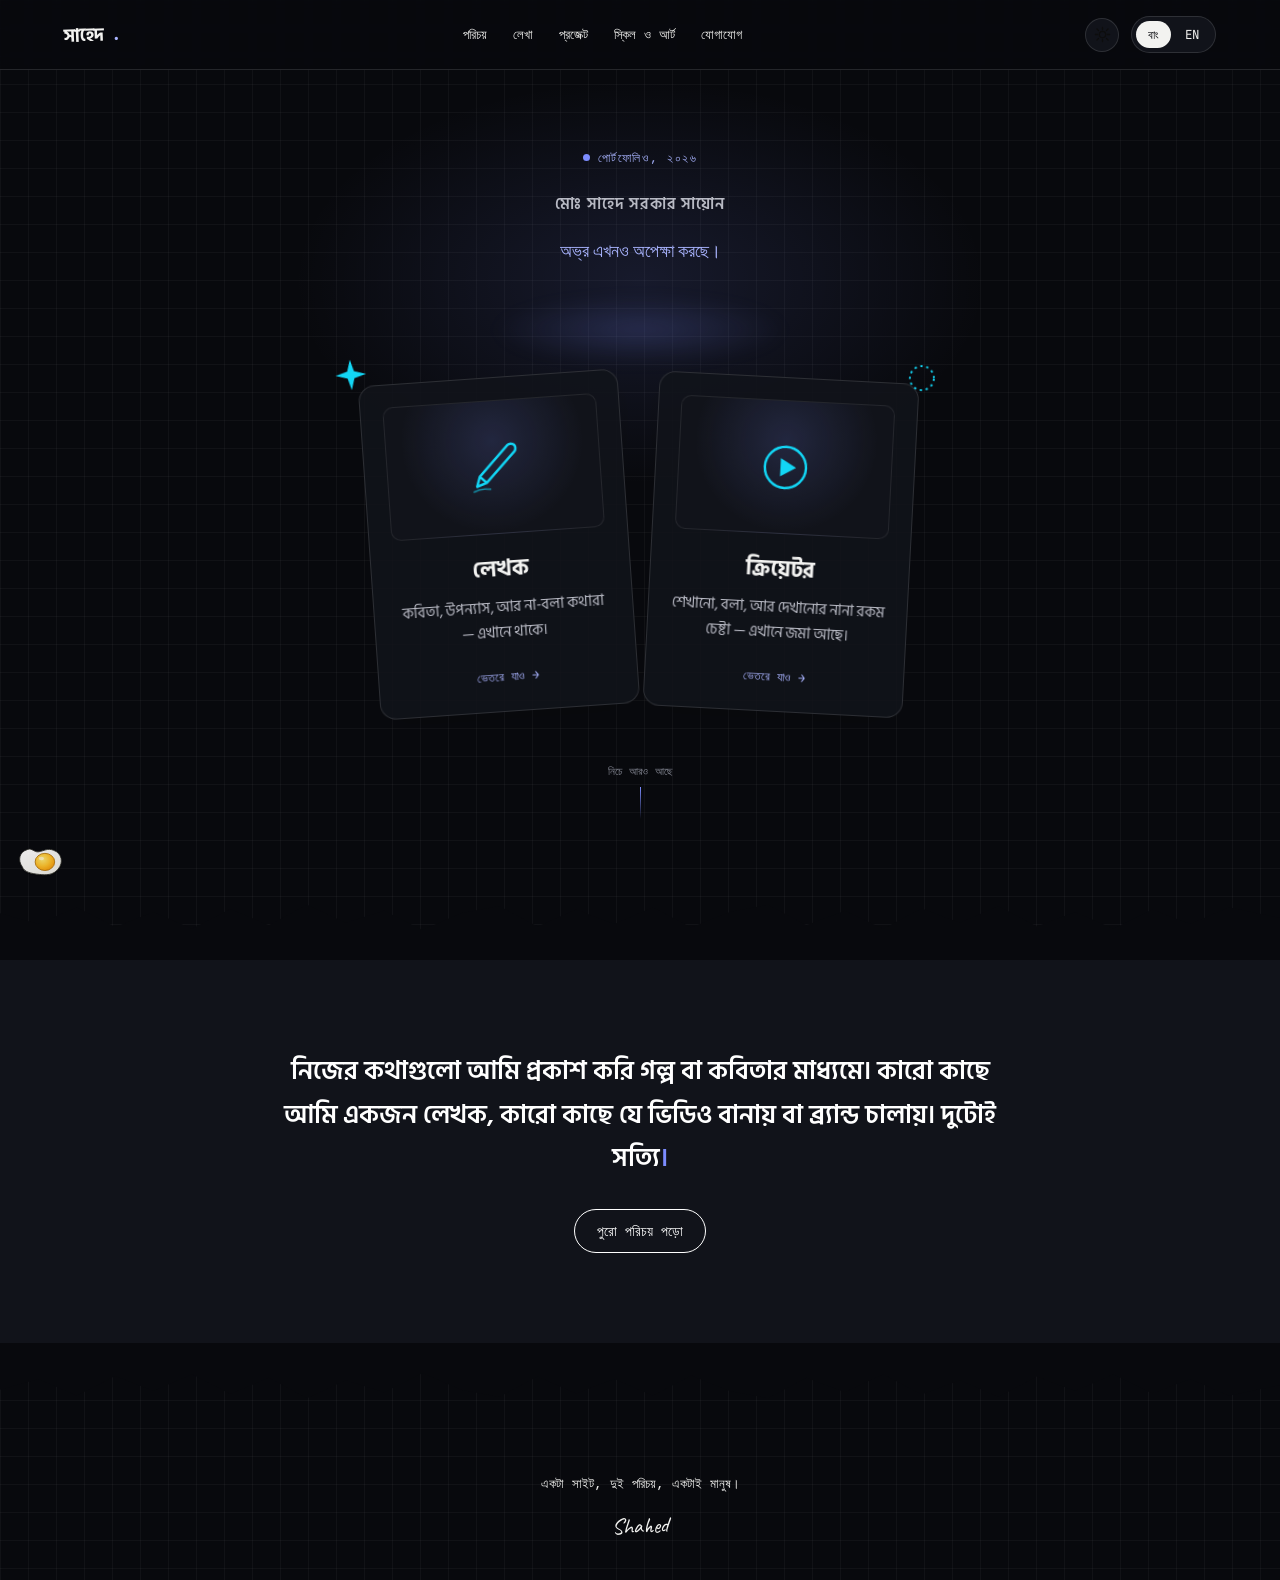
==== commit 1dac559f: "Update index.html" ====
--- a/index.html
+++ b/index.html
@@ -4,17 +4,17 @@
 <meta charset="UTF-8">
 <meta name="viewport" content="width=device-width, initial-scale=1.0">
 <title>মোঃ সাহেদ সরকার সায়োন — লেখক ও ক্রিয়েটর | Portfolio</title>
-<meta name="description" content="লেখক ও কন্টেন্ট ক্রিয়েটর মোঃ সাহেদ সরকার সায়োনের পোর্টফোলিও — কবিতা, অভ্র-নিপা উপন্যাস, AIMERS ও Boi.Flash ব্র্যান্ড, এবং ডিজিটাল আর্ট।">
+<meta name="description" content="লেখক ও কন্টেন্ট ক্রিয়েটর মোঃ সাহেদ সরকার সায়োনের পোর্টফোলিও — কবিতা, অভ্র-নিপা উপন্যাস, AIMERS প্ল্যাটফর্ম, এবং ডিজিটাল আর্ট।">
 <link rel="canonical" href="https://shahedsorkershaion.vercel.app/">
 <link rel="icon" href="data:image/svg+xml,%3Csvg xmlns=%27http://www.w3.org/2000/svg%27 viewBox=%270 0 100 100%27%3E%3Crect width=%27100%27 height=%27100%27 fill=%27%230D0D0D%27/%3E%3Ctext x=%2750%27 y=%2768%27 font-size=%2760%27 fill=%27%2312D6F5%27 text-anchor=%27middle%27 font-family=%27sans-serif%27 font-weight=%27bold%27%3ES%3C/text%3E%3C/svg%3E">
 <meta property="og:type" content="website">
 <meta property="og:title" content="মোঃ সাহেদ সরকার সায়োন — লেখক ও ক্রিয়েটর | Portfolio">
-<meta property="og:description" content="লেখক ও কন্টেন্ট ক্রিয়েটর মোঃ সাহেদ সরকার সায়োনের পোর্টফোলিও — কবিতা, অভ্র-নিপা উপন্যাস, AIMERS ও Boi.Flash ব্র্যান্ড, এবং ডিজিটাল আর্ট।">
+<meta property="og:description" content="লেখক ও কন্টেন্ট ক্রিয়েটর মোঃ সাহেদ সরকার সায়োনের পোর্টফোলিও — কবিতা, অভ্র-নিপা উপন্যাস, AIMERS প্ল্যাটফর্ম, এবং ডিজিটাল আর্ট।">
 <meta property="og:url" content="https://shahedsorkershaion.vercel.app/">
 <meta property="og:locale" content="bn_BD">
 <meta name="twitter:card" content="summary">
 <meta name="twitter:title" content="মোঃ সাহেদ সরকার সায়োন — লেখক ও ক্রিয়েটর | Portfolio">
-<meta name="twitter:description" content="লেখক ও কন্টেন্ট ক্রিয়েটর মোঃ সাহেদ সরকার সায়োনের পোর্টফোলিও — কবিতা, অভ্র-নিপা উপন্যাস, AIMERS ও Boi.Flash ব্র্যান্ড, এবং ডিজিটাল আর্ট।">
+<meta name="twitter:description" content="লেখক ও কন্টেন্ট ক্রিয়েটর মোঃ সাহেদ সরকার সায়োনের পোর্টফোলিও — কবিতা, অভ্র-নিপা উপন্যাস, AIMERS প্ল্যাটফর্ম, এবং ডিজিটাল আর্ট।">
 <link rel="stylesheet" href="style.css">
 <link rel="stylesheet" href="home.css">
 </head>
--- a/style.css
+++ b/style.css
@@ -1,58 +1,65 @@
 @import url('https://fonts.googleapis.com/css2?family=Baloo+Da+2:wght@500;600;700;800&family=Hind+Siliguri:wght@400;500;600;700&family=Caveat:wght@500;600;700&family=JetBrains+Mono:wght@400;500;600&display=swap');
 
 :root {
-  /* ===== Light theme (default) ===== */
-  --paper: #FAFAF6;
-  --paper-dim: #F1F0E9;
-  --grid-line: #DEDDD3;
-  --ink: #0D0D0D;
-  --surface: #FFFFFF;
-  --surface-black: #0A0A0A;
-  --nav-bg: rgba(250, 250, 246, 0.88);
-  --shadow-hard: rgba(0,0,0,0.9);
-  --tape: rgba(255,255,255,0.65);
-  --muted: #333333;
-  --muted-2: #666666;
-  --dashed: #cccccc;
-
-  --cyan: #12D6F5;
-  --cyan-deep: #049CB8;
-  --cyan-ink: #003B45;
-  --cyan-text: var(--cyan-deep);
-
-  --font-display: 'Baloo Da 2', 'Hind Siliguri', sans-serif;
+  --paper: #08090D;
+  --paper-dim: #11131A;
+  --grid-line: rgba(255,255,255,0.035);
+  --ink: #F2F2F0;
+  --surface: #11131A;
+  --surface-black: #08090D;
+  --nav-bg: rgba(8,9,13,0.86);
+  --shadow-hard: rgba(0,0,0,0.3);
+  --tape: rgba(255,255,255,0.08);
+  --muted: #B8BAC4;
+  --muted-2: #858894;
+  --dashed: #30323D;
+
+  --cyan: #7C8CFF;
+  --cyan-deep: #6979EB;
+  --cyan-ink: #DCE0FF;
+  --cyan-text: #A9B4FF;
+
+  --font-display: 'Hind Siliguri', sans-serif;
   --font-body: 'Hind Siliguri', sans-serif;
   --font-hand: 'Caveat', cursive;
   --font-mono: 'JetBrains Mono', monospace;
 
-  --border-thick: 3px solid var(--ink);
-  --border-thin: 1.5px solid var(--ink);
+  --border-thick: 1px solid rgba(255,255,255,0.13);
+  --border-thin: 1px solid rgba(255,255,255,0.12);
+
+  color-scheme: dark;
+  transition: background-color .25s ease, color .25s ease;
+}
+
+html[data-theme="light"] {
+  --paper: #F6F5F1;
+  --paper-dim: #ECEBF0;
+  --grid-line: rgba(20,20,30,0.055);
+  --ink: #171821;
+  --surface: #FFFFFF;
+  --surface-black: #F6F5F1;
+  --nav-bg: rgba(246,245,241,0.88);
+  --shadow-hard: rgba(20,20,30,0.08);
+  --tape: rgba(20,20,30,0.06);
+  --muted: #50515C;
+  --muted-2: #777985;
+  --dashed: #D4D3DB;
+
+  --cyan: #6979EB;
+  --cyan-deep: #5363D1;
+  --cyan-ink: #242D73;
+  --cyan-text: #5363D1;
 
   color-scheme: light;
-  transition: background-color 0.25s ease, color 0.25s ease;
-}
-
-html[data-theme="dark"] {
-  /* ===== Dark theme — chalkboard sketchbook ===== */
-  --paper: #16181C;
-  --paper-dim: #1B1D22;
-  --grid-line: rgba(255,255,255,0.035);
-  --ink: #F4F3EE;
-  --surface: #1F2226;
-  --surface-black: #000000;
-  --nav-bg: rgba(18, 20, 24, 0.88);
-  --shadow-hard: rgba(18,214,245,0.3);
-  --tape: rgba(255,255,255,0.1);
-  --muted: #CFCFC9;
-  --muted-2: #9C9C97;
-  --dashed: #3C3F44;
-
-  --cyan: #2FE3FF;
-  --cyan-deep: #33CFEE;
-  --cyan-ink: #B9F6FF;
-  --cyan-text: var(--cyan);
-
-  color-scheme: dark;
+}
+
+* {
+  box-sizing: border-box;
+}
+
+body {
+  background: var(--paper);
+  color: var(--ink);
 }
 
 * { box-sizing: border-box; }
@@ -339,6 +346,21 @@
   transform: rotate(-2deg);
 }
 
+/* ===== Cursor follower doodle ===== */
+.cursor-dot {
+  position: fixed;
+  top: 0; left: 0;
+  width: 22px;
+  height: 22px;
+  pointer-events: none;
+  z-index: 200;
+  opacity: 0;
+  transition: opacity 0.3s ease;
+  will-change: transform;
+}
+.cursor-dot.active { opacity: 0.8; }
+.cursor-dot svg { width: 100%; height: 100%; }
+
 /* ===== Easter egg sticker ===== */
 .egg-sticker {
   position: fixed;
--- a/home.css
+++ b/home.css
@@ -1,198 +1,320 @@
+/* ===== Refined Hero ===== */
 .hero {
-  min-height: 100vh;
-  padding: 140px 6% 80px;
-  position: relative;
+  min-height: 100svh;
+  padding: 150px 6% 70px;
   display: flex;
   flex-direction: column;
   align-items: center;
   text-align: center;
+  position: relative;
+  isolation: isolate;
+  overflow: hidden;
+}
+
+.hero::before {
+  content: "";
+  position: absolute;
+  z-index: -1;
+  width: min(720px, 100vw);
+  height: 420px;
+  top: 8%;
+  left: 50%;
+  transform: translateX(-50%);
+  background: radial-gradient(
+    ellipse,
+    rgba(124,140,255,.13),
+    transparent 68%
+  );
+  pointer-events: none;
 }
 
 .hero-name {
   font-family: var(--font-mono);
-  font-size: 0.85rem;
-  letter-spacing: 0.08em;
-  margin-top: 18px;
-  color: var(--ink);
-}
-.hero-name .bn { font-family: var(--font-body); font-weight: 600; font-size: 1rem; }
+  font-size: .85rem;
+  letter-spacing: .06em;
+  margin: 18px 0;
+  color: var(--muted);
+}
+
+.hero-name .bn {
+  font-family: var(--font-body);
+  font-weight: 600;
+  font-size: 1rem;
+}
 
 .hero-headline {
+  max-width: 900px;
+  margin: 0 auto;
   font-family: var(--font-display);
-  font-weight: 700;
-  line-height: 1.28;
-  max-width: 880px;
-  margin: 0 auto;
-  position: relative;
-}
-.hero-headline .line1, .hero-headline .line2 {
+  font-weight: 600;
+  line-height: 1.35;
+  letter-spacing: -.025em;
+}
+
+.hero-headline .line1,
+.hero-headline .line2 {
   display: block;
-  font-size: clamp(1.6rem, 4.2vw, 2.6rem);
-}
+  font-size: clamp(1.7rem, 4.4vw, 3.1rem);
+}
+
 .hero-headline .line3 {
   display: block;
-  font-size: clamp(2rem, 5.4vw, 3.4rem);
+  margin-top: 8px;
+  font-size: clamp(2rem, 5.5vw, 4rem);
   color: var(--cyan-text);
-  position: relative;
-  margin-top: 6px;
-}
-.hero-headline .line3::after {
-  content: '';
-  position: absolute;
-  left: 50%;
-  bottom: -8px;
-  transform: translateX(-50%) rotate(-1deg);
-  width: 62%;
-  height: 10px;
-  background: var(--cyan);
-  opacity: 0.55;
-  z-index: -1;
 }
 
 .hero-en {
-  font-family: var(--font-hand);
-  font-size: 1.4rem;
-  color: var(--cyan-text);
+  max-width: 600px;
+  margin-top: 22px;
+  color: var(--muted);
+  font: 400 clamp(1.05rem, 2.3vw, 1.3rem)/1.7
+    var(--font-hand);
+}
+
+.random-line {
+  min-height: 1.6em;
   margin-top: 10px;
+  color: var(--muted-2);
+  font-size: .95rem;
 }
 
 .spotlight-wrap {
   position: relative;
   width: 100%;
   max-width: 640px;
-  margin: 10px auto 0;
-  height: 90px;
-}
+  height: 48px;
+  margin: 8px auto 0;
+}
+
 .spotlight {
   position: absolute;
-  top: 0; left: 50%;
+  top: 0;
+  left: 50%;
   transform: translateX(-50%);
-  width: 340px;
-  height: 90px;
-  background: radial-gradient(ellipse at 50% 0%, rgba(18,214,245,0.35), transparent 70%);
-  filter: blur(2px);
-}
-
-/* ===== Entry Cards ===== */
+  width: 300px;
+  height: 70px;
+  background: radial-gradient(
+    ellipse,
+    rgba(124,140,255,.19),
+    transparent 70%
+  );
+  filter: blur(8px);
+  pointer-events: none;
+}
+
+/* Project / identity entry cards */
 .identity-cards {
   display: flex;
-  gap: clamp(24px, 6vw, 90px);
-  margin-top: 40px;
+  justify-content: center;
+  align-items: stretch;
   flex-wrap: wrap;
-  justify-content: center;
+  gap: 22px;
+  margin-top: 34px;
   position: relative;
   z-index: 2;
 }
 
 .id-card {
   width: 260px;
-  background: var(--surface);
-  border: var(--border-thick);
-  padding: 18px 18px 26px;
-  box-shadow: 8px 8px 0 var(--shadow-hard);
+  padding: 22px;
+  display: block;
   position: relative;
-  cursor: pointer;
-  transition: transform 0.25s ease, box-shadow 0.25s ease;
   text-decoration: none;
-  display: block;
-}
-.id-card.tilt-left { transform: rotate(-4deg); }
-.id-card.tilt-right { transform: rotate(3deg); }
+  color: var(--ink);
+  background: rgba(17,19,26,.88);
+  border: 1px solid rgba(255,255,255,.12);
+  border-radius: 16px;
+  box-shadow: 0 12px 36px rgba(0,0,0,.12);
+  transition: transform .25s ease, border-color .25s ease,
+              background .25s ease;
+}
+
+html[data-theme="light"] .id-card {
+  background: rgba(255,255,255,.88);
+  border-color: rgba(20,20,30,.12);
+}
+
+.id-card.tilt-left,
+.id-card.tilt-right {
+  transform: none;
+}
+
 .id-card:hover {
-  transform: rotate(0deg) translateY(-8px) scale(1.035);
-  box-shadow: 12px 14px 0 rgba(18,214,245,0.9);
+  transform: translateY(-6px);
+  border-color: rgba(124,140,255,.65);
+  box-shadow: 0 16px 42px rgba(0,0,0,.18);
 }
 
 .id-card .tape {
-  position: absolute;
-  top: -16px;
-  left: 50%;
-  transform: translateX(-50%) rotate(-3deg);
-  width: 90px;
-  height: 30px;
-  background: var(--tape);
-  border: 1px solid rgba(0,0,0,0.15);
-  box-shadow: 0 2px 4px rgba(0,0,0,0.1);
+  display: none;
 }
 
 .id-card .photo-slot {
   width: 100%;
-  aspect-ratio: 1 / 1;
-  background: var(--surface-black);
-  border: var(--border-thin);
-  margin-bottom: 16px;
+  aspect-ratio: 16 / 10;
+  margin-bottom: 18px;
   display: flex;
   align-items: center;
   justify-content: center;
   overflow: hidden;
-  position: relative;
-}
+  border-radius: 10px;
+  border: 1px solid rgba(255,255,255,.08);
+  background:
+    radial-gradient(circle at 50% 30%,
+      rgba(124,140,255,.16), transparent 65%),
+    var(--paper-dim);
+}
+
 .id-card .photo-slot.icon-only {
-  background: var(--surface-black);
-  background-image:
-    linear-gradient(rgba(18,214,245,0.06) 1px, transparent 1px),
-    linear-gradient(90deg, rgba(18,214,245,0.06) 1px, transparent 1px);
-  background-size: 12px 12px;
-}
+  background:
+    radial-gradient(circle at 50% 30%,
+      rgba(124,140,255,.16), transparent 65%),
+    var(--paper-dim);
+}
+
 .id-card .photo-slot .big-icon {
-  width: 46%;
-  height: 46%;
-  transition: transform 0.25s ease;
-}
-.id-card:hover .photo-slot .big-icon { transform: scale(1.1) rotate(-4deg); }
+  width: 40%;
+  height: 40%;
+  transition: transform .25s ease;
+}
+
+.id-card:hover .photo-slot .big-icon {
+  transform: scale(1.07);
+}
 
 .id-card h3 {
   font-family: var(--font-display);
-  font-size: 1.5rem;
-  margin: 0 0 6px;
-  transform: rotate(-1deg);
-}
+  font-size: 1.35rem;
+  margin: 0 0 8px;
+  transform: none;
+}
+
 .id-card .hook {
-  font-size: 0.92rem;
-  line-height: 1.5;
-  margin: 0 0 14px;
   color: var(--muted);
-}
+  font-size: .92rem;
+  line-height: 1.7;
+  margin: 0 0 18px;
+}
+
 .id-card .enter {
+  color: var(--cyan-text);
   font-family: var(--font-mono);
-  font-size: 0.75rem;
-  letter-spacing: 0.05em;
+  font-size: .75rem;
   display: inline-flex;
   align-items: center;
-  gap: 6px;
-  color: var(--cyan-text);
-}
-.id-card .enter .arrow { transition: transform 0.2s ease; }
-.id-card:hover .enter .arrow { transform: translateX(5px); }
-
-/* connecting scribble between cards (desktop only) */
+  gap: 8px;
+}
+
+.id-card .enter .arrow {
+  transition: transform .2s ease;
+}
+
+.id-card:hover .enter .arrow {
+  transform: translateX(4px);
+}
+
 .connector {
   display: none;
-  position: absolute;
-  top: 46%;
-  left: 50%;
-  transform: translate(-50%, -50%);
-  width: 90px;
-  z-index: 1;
-}
-@media (min-width: 760px) {
-  .connector { display: block; }
 }
 
 .scroll-hint {
-  margin-top: 70px;
+  margin-top: 52px;
+  color: var(--muted-2);
   font-family: var(--font-mono);
-  font-size: 0.75rem;
-  color: var(--muted-2);
+  font-size: .7rem;
   display: flex;
   flex-direction: column;
   align-items: center;
-  gap: 6px;
-}
+  gap: 9px;
+}
+
 .scroll-hint .bar {
-  width: 1.5px; height: 34px;
-  background: linear-gradient(var(--ink), transparent);
+  width: 1px;
+  height: 32px;
+  background: linear-gradient(var(--cyan), transparent);
   animation: scrollpulse 1.8s ease-in-out infinite;
+}
+
+@keyframes scrollpulse {
+  0%, 100% { opacity: .25; }
+  50% { opacity: .9; }
+}
+
+/* Short About teaser */
+.about-strip {
+  padding: 90px 6%;
+  text-align: center;
+  background: var(--paper-dim);
+}
+
+.about-strip p {
+  max-width: 720px;
+  margin: 0 auto 28px;
+  font-family: var(--font-display);
+  font-weight: 500;
+  font-size: clamp(1.1rem, 2.6vw, 1.55rem);
+  line-height: 1.85;
+}
+
+.about-strip .sticker-star {
+  color: var(--cyan-text);
+}
+
+/* Accessible motion */
+@media (prefers-reduced-motion: reduce) {
+  .hero *,
+  .hero *::before,
+  .hero *::after {
+    animation: none !important;
+    transition: none !important;
+  }
+
+  .hero .eyebrow,
+  .hero-name,
+  .random-line,
+  .spotlight-wrap,
+  .identity-cards,
+  .scroll-hint,
+  .identity-cards .id-card {
+    opacity: 1 !important;
+    transform: none !important;
+  }
+}
+
+@media (max-width: 600px) {
+  .hero {
+    min-height: 100svh;
+    padding: 130px 5% 52px;
+  }
+
+  .hero-headline .line1,
+  .hero-headline .line2 {
+    font-size: clamp(1.45rem, 6vw, 2rem);
+  }
+
+  .hero-headline .line3 {
+    font-size: clamp(1.8rem, 8vw, 2.6rem);
+  }
+
+  .hero-en {
+    max-width: 340px;
+  }
+
+  .identity-cards {
+    width: 100%;
+    gap: 16px;
+    margin-top: 28px;
+  }
+
+  .id-card {
+    width: 100%;
+    max-width: 340px;
+  }
+
+  .scroll-hint {
+    margin-top: 38px;
+  }
 }
 @keyframes scrollpulse {
   0%, 100% { opacity: 0.2; }
@@ -266,33 +388,54 @@
 }
 
 .hero .eyebrow,
-.hero-headline .line1,
-.hero-headline .line2,
-.hero-headline .line3,
 .hero-name,
+.random-line,
 .spotlight-wrap,
 .scroll-hint {
   opacity: 0;
   animation: heroRise 0.7s cubic-bezier(0.2, 0.8, 0.2, 1) forwards;
 }
-.hero .eyebrow       { animation-delay: 0.75s; }
-.hero-headline .line1 { animation-delay: 0.85s; }
-.hero-headline .line2 { animation-delay: 0.95s; }
-.hero-headline .line3 { animation-delay: 1.05s; }
-.hero-name            { animation-delay: 1.18s; }
-.spotlight-wrap        { animation-delay: 1.25s; }
-.scroll-hint            { animation-delay: 1.75s; }
+.hero .eyebrow  { animation-delay: 0.75s; }
+.hero-name      { animation-delay: 4.1s; }
+.random-line    { animation-delay: 4.3s; }
+.spotlight-wrap { animation-delay: 4.4s; }
+.scroll-hint    { animation-delay: 5.1s; }
 
 @keyframes heroRise {
   from { opacity: 0; transform: translateY(22px); }
   to   { opacity: 1; transform: translateY(0); }
 }
 
+/* ===== Typewriter headline ===== */
+.hero-headline .line1[data-bn],
+.hero-headline .line2[data-bn],
+.hero-headline .line3[data-bn] {
+  opacity: 1;
+  border-right: 2px solid transparent;
+}
+.hero-headline .line1[data-bn].typing,
+.hero-headline .line2[data-bn].typing,
+.hero-headline .line3[data-bn].typing {
+  border-right-color: var(--cyan);
+  animation: caretBlink 0.8s steps(1) infinite;
+}
+@keyframes caretBlink {
+  50% { border-right-color: transparent; }
+}
+
+.random-line {
+  font-family: var(--font-hand);
+  font-size: 1.15rem;
+  color: var(--cyan-text);
+  margin-top: 4px;
+  min-height: 1.6em;
+}
+
 .identity-cards .id-card.tilt-left {
-  animation: cardSettleLeft 0.6s cubic-bezier(0.3, 1.4, 0.5, 1) 1.4s both;
+  animation: cardSettleLeft 0.6s cubic-bezier(0.3, 1.4, 0.5, 1) 4.5s both;
 }
 .identity-cards .id-card.tilt-right {
-  animation: cardSettleRight 0.6s cubic-bezier(0.3, 1.4, 0.5, 1) 1.55s both;
+  animation: cardSettleRight 0.6s cubic-bezier(0.3, 1.4, 0.5, 1) 4.65s both;
 }
 @keyframes cardSettleLeft {
   0%   { opacity: 0; transform: rotate(-14deg) scale(0.85) translateY(16px); }
@@ -305,9 +448,11 @@
 
 @media (prefers-reduced-motion: reduce) {
   .intro-overlay { display: none; }
-  .hero .eyebrow, .hero-headline .line1, .hero-headline .line2, .hero-headline .line3,
-  .hero-name, .spotlight-wrap, .identity-cards, .scroll-hint, .identity-cards .id-card {
+  .hero .eyebrow, .hero-name, .random-line, .spotlight-wrap, .identity-cards, .scroll-hint, .identity-cards .id-card {
     animation: none !important;
     opacity: 1 !important;
   }
-}
+  .hero-headline .line1[data-bn], .hero-headline .line2[data-bn], .hero-headline .line3[data-bn] {
+    border-right: none;
+  }
+}
